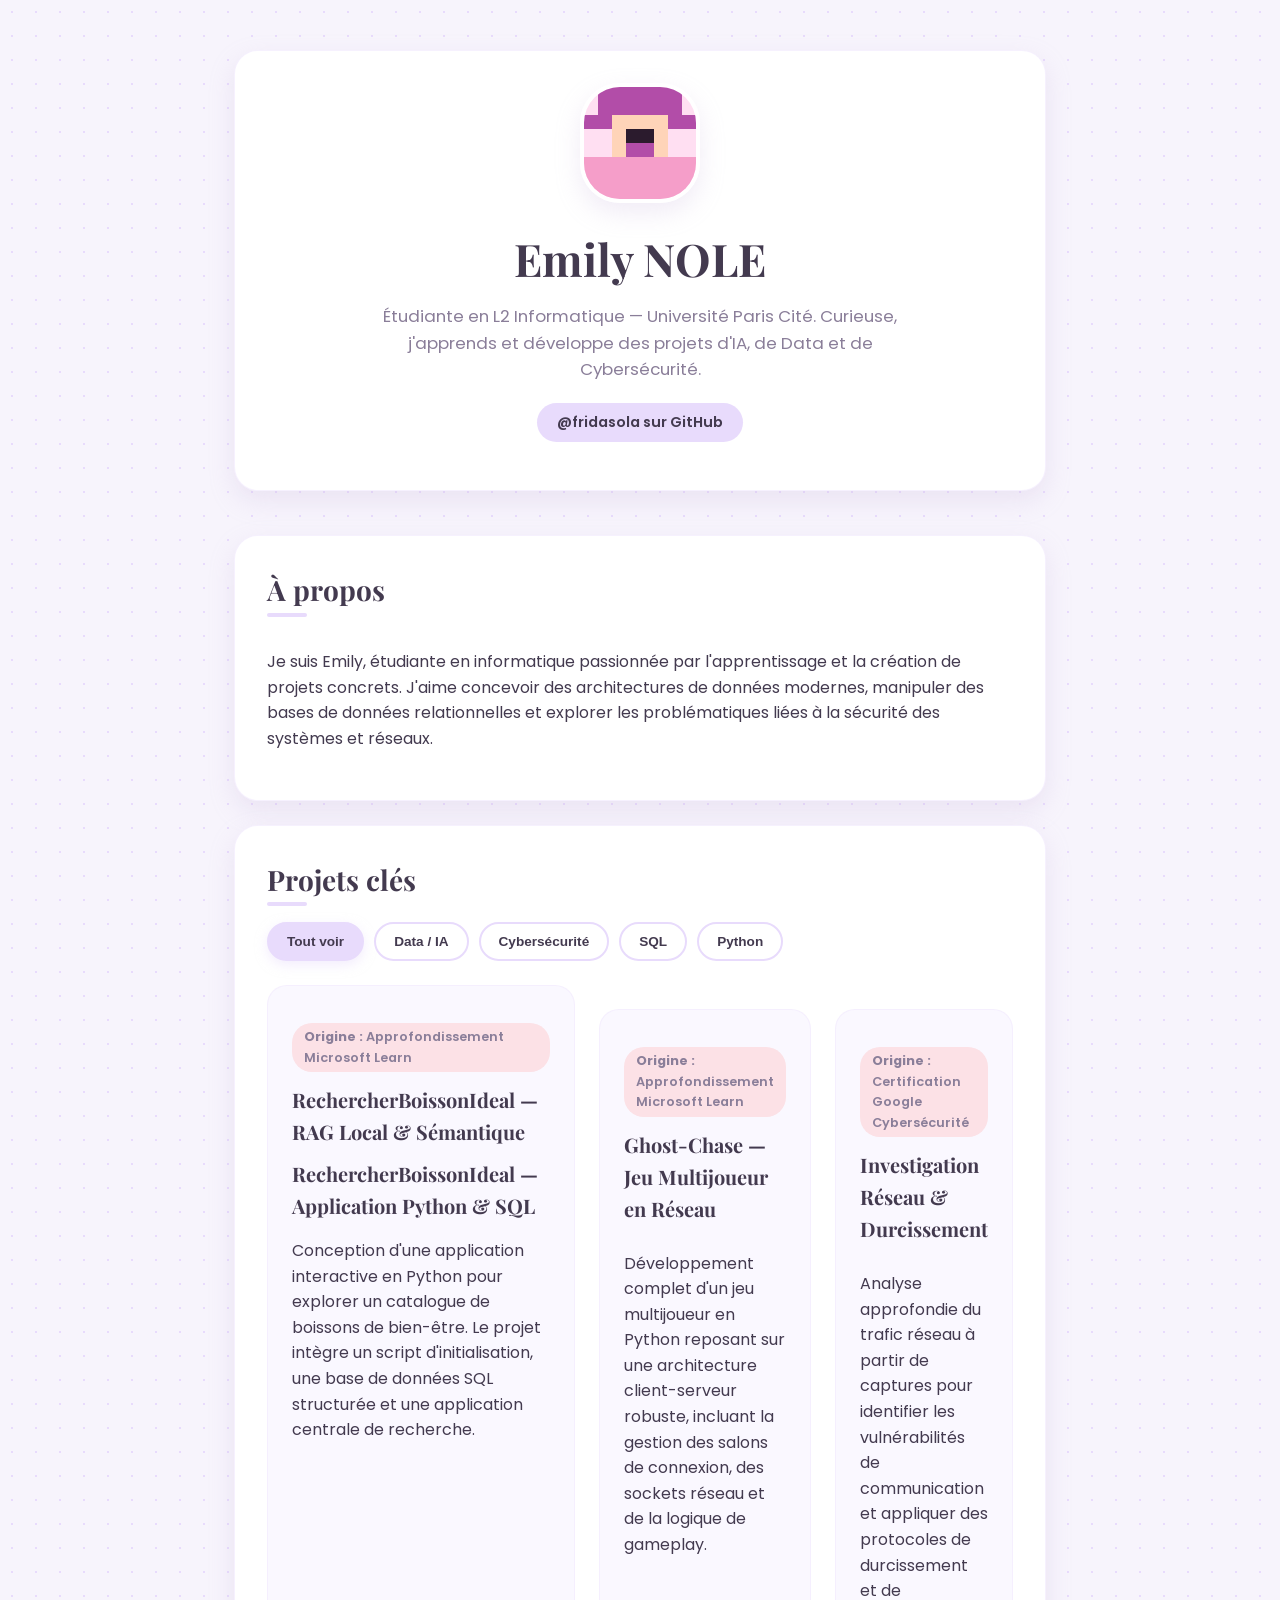
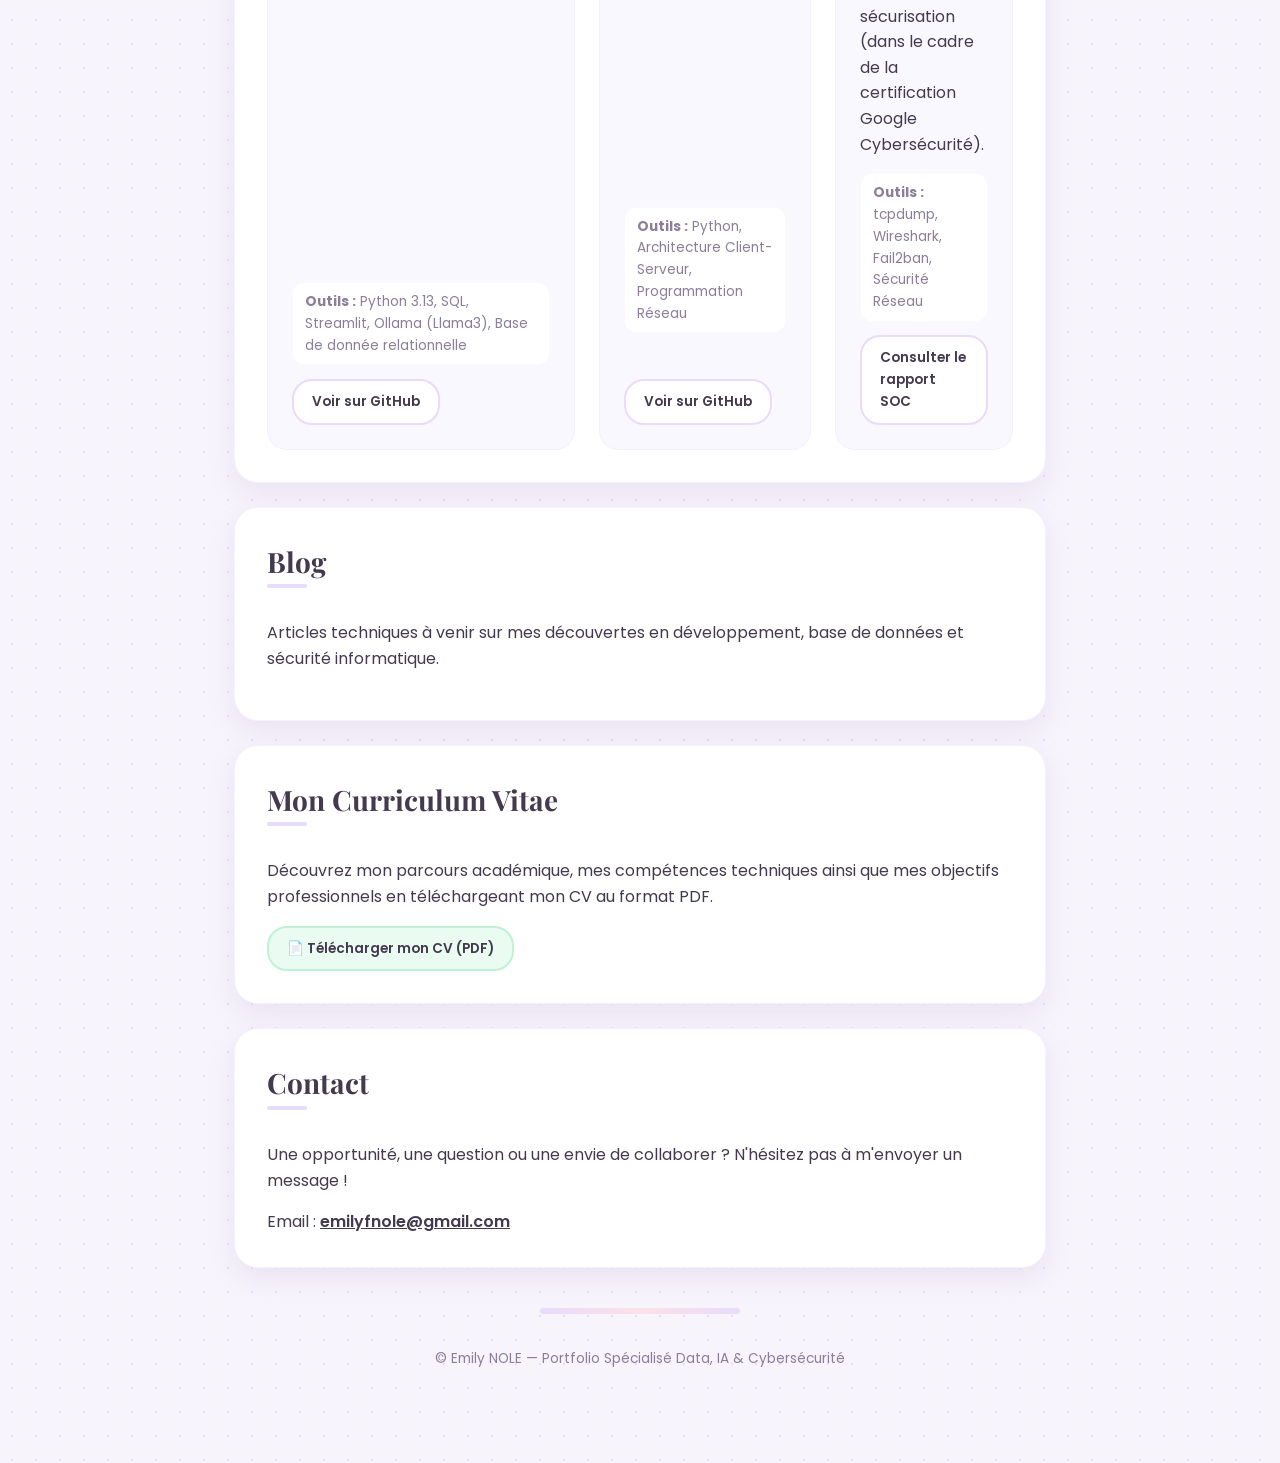
==== index.html @ 277a0164 "Update index.html" ====
<!doctype html>
<html lang="fr">
<head>
  <meta charset="utf-8">
  <meta name="viewport" content="width=device-width, initial-scale=1">
  <title>Portfolio — Emily NOLE</title>
  <link rel="preconnect" href="https://fonts.googleapis.com">
  <link rel="preconnect" href="https://fonts.gstatic.com" crossorigin>
  <link href="https://fonts.googleapis.com/css2?family=Playfair+Display:wght@600;700&family=Poppins:wght@300;400;600&display=swap" rel="stylesheet">
  <link rel="stylesheet" href="styles.css">
</head>
<body>

  <header class="hero">
    <div class="container">
      <div class="pixel-card">
        <img src="assets/profile.svg" alt="Photo de profil de Emily Nole" class="profile">
        <h1 class="pixel-title">Emily NOLE</h1>
        <p class="sub">Étudiante en L2 Informatique — Université Paris Cité. Curieuse, j'apprends et développe des projets d'IA, de Data et de Cybersécurité.</p>
        <p><a href="https://github.com/fridasola" target="_blank" class="github-link">@fridasola sur GitHub</a></p>
      </div>
    </div>
  </header>

  <main class="container">
    <section id="about" class="pixel-card">
      <h2>À propos</h2>
      <p>Je suis Emily, étudiante en informatique passionnée par l'apprentissage et la création de projets concrets. J'aime concevoir des architectures de données modernes, manipuler des bases de données relationnelles et explorer les problématiques liées à la sécurité des systèmes et réseaux.</p>
    </section>

    <section id="projects" class="pixel-card">
      <h2>Projets clés</h2>
      
      <div class="filter-container" style="margin-bottom: 24px; display: flex; gap: 10px; flex-wrap: wrap;">
        <button class="filter-btn active" onclick="filterProjects('all')">Tout voir</button>
        <button class="filter-btn" onclick="filterProjects('data-ai')">Data / IA</button>
        <button class="filter-btn" onclick="filterProjects('cyber')">Cybersécurité</button>
        <button class="filter-btn" onclick="filterProjects('sql')">SQL</button>
        <button class="filter-btn" onclick="filterProjects('python')">Python</button>
      </div>
      
      <div class="projects-grid">
        <article class="project" data-tags="data-ai sql python">
          <p class="project-origin"><strong>Origine :</strong> Approfondissement Microsoft Learn</p>
          <h3>RechercherBoissonIdeal — RAG Local & Sémantique</h3>
          <div class="project-card">
            <h3>RechercherBoissonIdeal — Application Python & SQL</h3>
            <p>
              Conception d'une application interactive en Python pour explorer un catalogue de boissons de bien-être. 
              Le projet intègre un script d'initialisation, une base de données SQL structurée et une application centrale de recherche.
            </p>
          </div>
          <p class="meta"><strong>Outils :</strong> Python 3.13, SQL, Streamlit, Ollama (Llama3), Base de donnée relationnelle</p>
          <div class="project-links">
            <a class="pixel-link" href="https://github.com/fridasola/RechercherBoissonIdeal" target="_blank">Voir sur GitHub</a>
          </div>
        </article>

        <div class="projects-grid">
        <article class="project" data-tags="python réseau">
          <p class="project-origin"><strong>Origine :</strong> Approfondissement Microsoft Learn</p>
          <h3>Ghost-Chase — Jeu Multijoueur en Réseau</h3>
          <div class="project-card">
            <p>
              Développement complet d'un jeu multijoueur en Python reposant sur une architecture client-serveur robuste, 
            incluant la gestion des salons de connexion, des sockets réseau et de la logique de gameplay.
            </p>
          </div>
          <p class="meta"><strong>Outils :</strong> Python, Architecture Client-Serveur, Programmation Réseau</p></p>
          <div class="project-links">
            <a class="pixel-link" href="https://github.com/fridasola/Ghost-Chase" target="_blank">Voir sur GitHub</a>
          </div>
        </article>

        <article class="project" data-tags="cybersécurité réseau">
          <p class="project-origin"><strong>Origine :</strong> Certification Google Cybersécurité</p>
          <h3>Investigation Réseau & Durcissement</h3>
          <p>
          Analyse approfondie du trafic réseau à partir de captures pour identifier les vulnérabilités de communication 
          et appliquer des protocoles de durcissement et de sécurisation (dans le cadre de la certification Google Cybersécurité).
          </p>
          <p class="meta"><strong>Outils :</strong> tcpdump, Wireshark, Fail2ban, Sécurité Réseau</p>
          <div class="project-links">
            <a class="pixel-link" href="projects/yummyrecipes.html">Consulter le rapport SOC</a>
          </div>
        </article>
      </div>
    </section>

    <section id="blog" class="pixel-card">
      <h2>Blog</h2>
      <p>Articles techniques à venir sur mes découvertes en développement, base de données et sécurité informatique.</p>
    </section>

    <section id="cv" class="pixel-card">
      <h2>Mon Curriculum Vitae</h2>
      <p>Découvrez mon parcours académique, mes compétences techniques ainsi que mes objectifs professionnels en téléchargeant mon CV au format PDF.</p>
      <p style="margin-bottom: 0;">
        <a href="cv.pdf" target="_blank" class="cv-btn">📄 Télécharger mon CV (PDF)</a>
      </p>
    </section>

    <section id="contact" class="pixel-card">
      <h2>Contact</h2>
      <p>Une opportunité, une question ou une envie de collaborer ? N'hésitez pas à m'envoyer un message !</p>
      <p style="margin-bottom: 0;">Email : <a href="mailto:emilyfnole@gmail.com" style="color: var(--text-title); font-weight: 600;">emilyfnole@gmail.com</a></p>
    </section>
  </main>

  <div class="footer-accent"></div>
  <footer>
    <div class="container">
      <p>© Emily NOLE — Portfolio Spécialisé Data, IA &amp; Cybersécurité</p>
    </div>
  </footer>

  <script>
    function filterProjects(tag) {
      // Gérer l'état actif des boutons
      const buttons = document.querySelectorAll('.filter-btn');
      buttons.forEach(btn => btn.classList.remove('active'));
      
      // Ajoute la classe active au bouton cliqué
      if (event && event.target) {
        event.target.classList.add('active');
      }

      // Filtrer les cartes de projets
      const projects = document.querySelectorAll('.project');
      projects.forEach(project => {
        const tags = project.getAttribute('data-tags').split(' ');
        if (tag === 'all' || tags.includes(tag)) {
          project.style.display = 'flex';
        } else {
          project.style.display = 'none';
        }
      });
    }
  </script>
</body>
</html>
---- styles.css ----
:root {
  --bg: #F7F4FC; /* Fond lilas/mauve très clair et apaisant */
  --window-bg: #FFFFFF; /* Fond des cartes blanc pur */
  --accent-purple: #E8DBFC; /* Mauve doux kawaii */
  --accent-pink: #FCE1E6; /* Rose pêche très discret */
  --text-main: #433A4F; /* Violet très foncé (plus doux que le noir) */
  --muted: #8A7E99;
  --card-radius: 24px; /* Des arrondis ultra généreux et doux */
  --soft-shadow: 0 10px 25px rgba(200, 180, 220, 0.25); /* Ombre nuage douce */
  --transition: all 0.3s cubic-bezier(0.175, 0.885, 0.32, 1.275); /* Animation rebondissante */
}

* {
  box-sizing: border-box;
}

body {
  font-family: 'Poppins', system-ui, -apple-system, sans-serif;
  background-color: var(--bg);
  /* Un motif de petits pois ultra discret style pastel core */
  background-image: radial-gradient(var(--accent-purple) 1.5px, transparent 1.5px);
  background-size: 24px 24px;
  color: var(--text-main);
  margin: 0;
  padding-bottom: 60px;
  line-height: 1.6;
}

.container {
  max-width: 860px;
  margin: 0 auto;
  padding: 0 24px;
}

/* Header & Profil */
.hero {
  padding: 50px 0 20px 0;
  text-align: center;
}

.profile {
  width: 120px;
  height: 120px;
  border-radius: 40px; /* Coins très arrondis façon icône d'application */
  display: block;
  margin: 0 auto 20px;
  border: 4px solid #FFFFFF;
  box-shadow: var(--soft-shadow);
}

.pixel-title {
  font-family: 'Playfair Display', serif;
  font-weight: 700;
  font-size: 2.8rem;
  color: var(--text-main);
  margin: 0 0 8px;
}

.sub {
  color: var(--muted);
  max-width: 550px;
  margin: 0 auto 20px;
  font-size: 1.05rem;
}

.github-link {
  display: inline-flex;
  align-items: center;
  color: var(--text-main);
  font-weight: 600;
  text-decoration: none;
  background: var(--accent-purple);
  padding: 8px 20px;
  border-radius: 30px; /* Bouton pilule tout rond */
  font-size: 0.9rem;
  transition: var(--transition);
}

.github-link:hover {
  transform: scale(1.05);
  box-shadow: 0 5px 15px rgba(232, 219, 252, 0.6);
}

/* Les Cartes Nuages (Anciennes pixel-cards) */
.pixel-card {
  background: var(--window-bg);
  border-radius: var(--card-radius);
  padding: 32px;
  margin-bottom: 24px;
  box-shadow: var(--soft-shadow);
  border: 1px solid rgba(232, 219, 252, 0.4);
  transition: var(--transition);
}

.pixel-card:hover {
  transform: translateY(-4px);
  box-shadow: 0 15px 35px rgba(200, 180, 220, 0.35);
}

/* Titres des sections */
h2 {
  font-family: 'Playfair Display', serif;
  color: var(--text-main);
  margin-top: 0;
  margin-bottom: 20px;
  font-size: 1.75rem;
  display: inline-block;
  position: relative;
}

/* Petite vague ou ligne douce sous le titre */
h2::after {
  content: '';
  position: absolute;
  bottom: -4px;
  left: 0;
  width: 40px;
  height: 4px;
  background: var(--accent-purple);
  border-radius: 2px;
}

/* Grille de projets */
.projects-grid {
  display: grid;
  grid-template-columns: 1fr;
  gap: 24px;
  margin-top: 24px;
}

@media (min-width: 768px) {
  .projects-grid { grid-template-columns: 1fr 1fr; }
}

.project {
  background: #FAF8FF; /* Fond mauve/blanc très doux pour l'intérieur */
  border-radius: 20px;
  padding: 24px;
  display: flex;
  flex-direction: column;
  border: 1px solid rgba(232, 219, 252, 0.3);
}

.project h3 {
  margin: 0 0 10px;
  font-family: 'Playfair Display', serif;
  color: var(--text-main);
  font-size: 1.25rem;
}

.project-origin {
  font-size: 0.8rem;
  font-weight: 600;
  color: var(--muted);
  background: var(--accent-pink); /* Une petite touche de pêche douce */
  padding: 4px 12px;
  border-radius: 20px;
  align-self: flex-start;
  margin-bottom: 12px !important;
}

.meta {
  font-size: 0.85rem;
  color: var(--muted);
  background: #FFFFFF;
  padding: 8px 12px;
  border-radius: 12px;
  margin-top: auto;
  border: 1px solid rgba(232, 219, 252, 0.2);
}

/* Liens, Boutons et Filtres de recherche */
.pixel-link, .cv-btn, .filter-btn {
  display: inline-block;
  padding: 10px 18px;
  background: #FFFFFF;
  color: var(--text-main);
  border: 2px solid var(--accent-purple);
  border-radius: 20px;
  text-decoration: none;
  font-weight: 600;
  font-size: 0.85rem;
  cursor: pointer;
  transition: var(--transition);
}

.pixel-link:hover, .cv-btn:hover, .filter-btn:hover {
  background: var(--accent-purple);
  transform: translateY(-2px);
}

.filter-container {
  display: flex;
  gap: 8px;
  flex-wrap: wrap;
  margin-bottom: 24px;
}

.filter-btn.active {
  background: var(--accent-purple);
  border-color: var(--accent-purple);
  box-shadow: 0 4px 12px rgba(232, 219, 252, 0.5);
}

/* Bouton Spécifique CV (Menthe douce) */
.cv-btn {
  background: #EAFCF1;
  border-color: #BFF2D4;
}
.cv-btn:hover {
  background: #BFF2D4;
}

/* Footer mignon */
.footer-accent {
  height: 6px;
  background: linear-gradient(90deg, var(--accent-purple), var(--accent-pink), var(--accent-purple));
  border-radius: 10px;
  max-width: 200px;
  margin: 40px auto 0 auto;
}

footer {
  text-align: center;
  padding: 20px;
  color: var(--muted);
  font-size: 0.85rem;
}
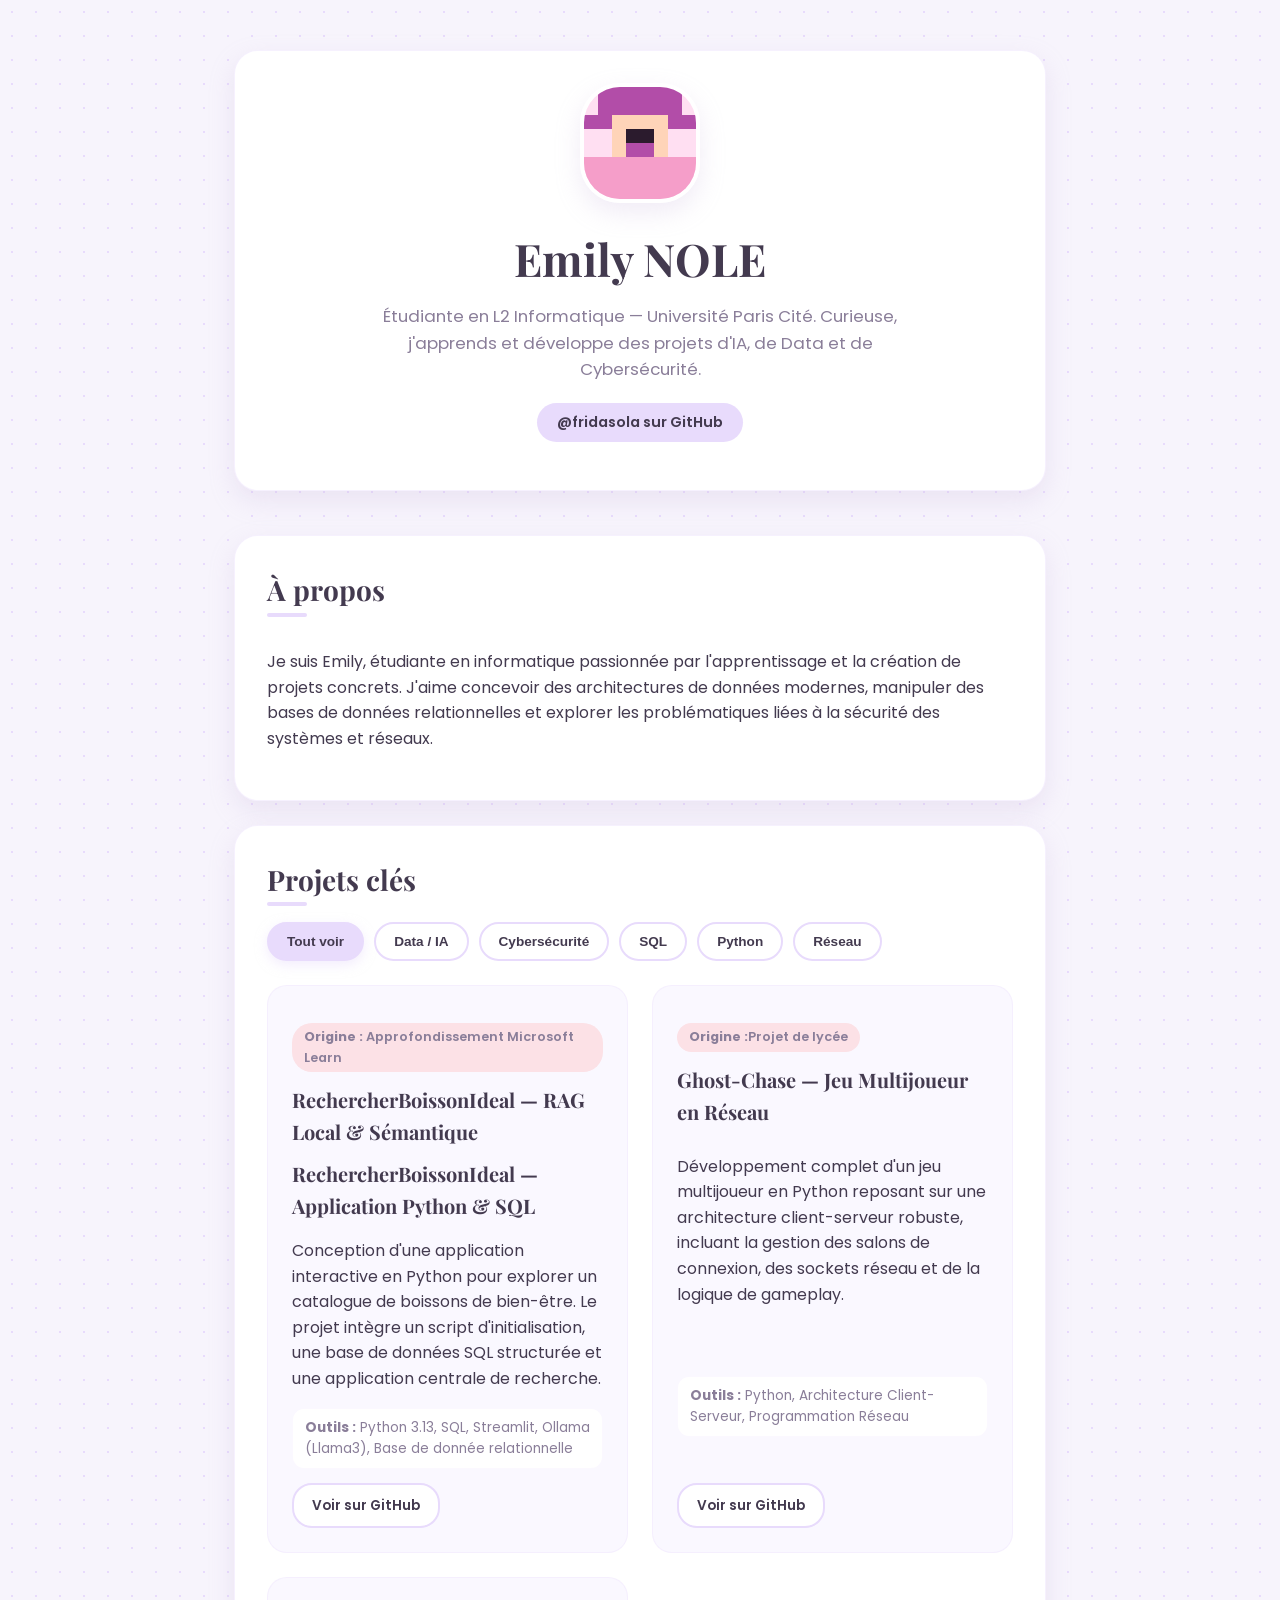
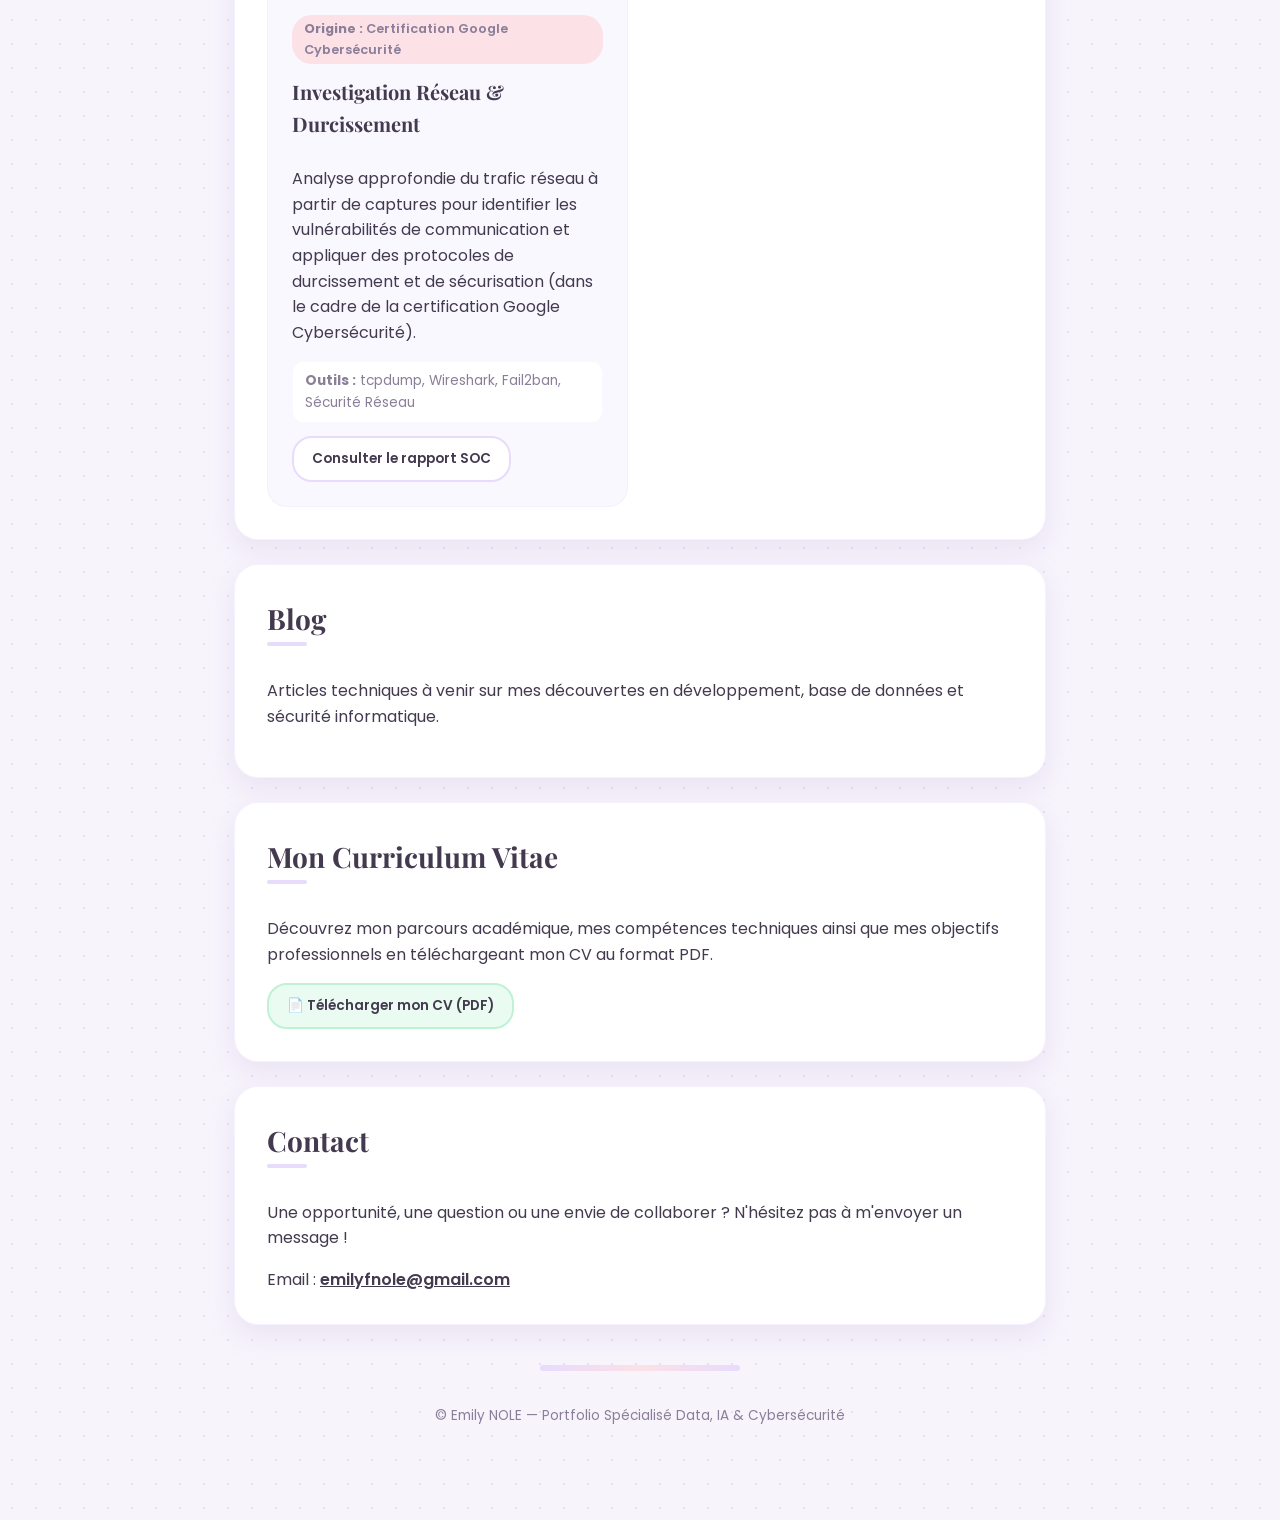
==== commit b89699cd: "Update index.html" ====
--- a/index.html
+++ b/index.html
@@ -34,9 +34,10 @@
       <div class="filter-container" style="margin-bottom: 24px; display: flex; gap: 10px; flex-wrap: wrap;">
         <button class="filter-btn active" onclick="filterProjects('all')">Tout voir</button>
         <button class="filter-btn" onclick="filterProjects('data-ai')">Data / IA</button>
-        <button class="filter-btn" onclick="filterProjects('cyber')">Cybersécurité</button>
+        <button class="filter-btn" onclick="filterProjects('cybersecurité')">Cybersécurité</button>
         <button class="filter-btn" onclick="filterProjects('sql')">SQL</button>
         <button class="filter-btn" onclick="filterProjects('python')">Python</button>
+        <button class="filter-btn" onclick="filterProjects('réseau')">Réseau</button>
       </div>
       
       <div class="projects-grid">
@@ -55,15 +56,14 @@
             <a class="pixel-link" href="https://github.com/fridasola/RechercherBoissonIdeal" target="_blank">Voir sur GitHub</a>
           </div>
         </article>
-
-        <div class="projects-grid">
+        
         <article class="project" data-tags="python réseau">
-          <p class="project-origin"><strong>Origine :</strong> Approfondissement Microsoft Learn</p>
+          <p class="project-origin"><strong>Origine :</strong>Projet de lycée</p>
           <h3>Ghost-Chase — Jeu Multijoueur en Réseau</h3>
           <div class="project-card">
             <p>
               Développement complet d'un jeu multijoueur en Python reposant sur une architecture client-serveur robuste, 
-            incluant la gestion des salons de connexion, des sockets réseau et de la logique de gameplay.
+              incluant la gestion des salons de connexion, des sockets réseau et de la logique de gameplay.
             </p>
           </div>
           <p class="meta"><strong>Outils :</strong> Python, Architecture Client-Serveur, Programmation Réseau</p></p>
@@ -71,7 +71,6 @@
             <a class="pixel-link" href="https://github.com/fridasola/Ghost-Chase" target="_blank">Voir sur GitHub</a>
           </div>
         </article>
-
         <article class="project" data-tags="cybersécurité réseau">
           <p class="project-origin"><strong>Origine :</strong> Certification Google Cybersécurité</p>
           <h3>Investigation Réseau & Durcissement</h3>
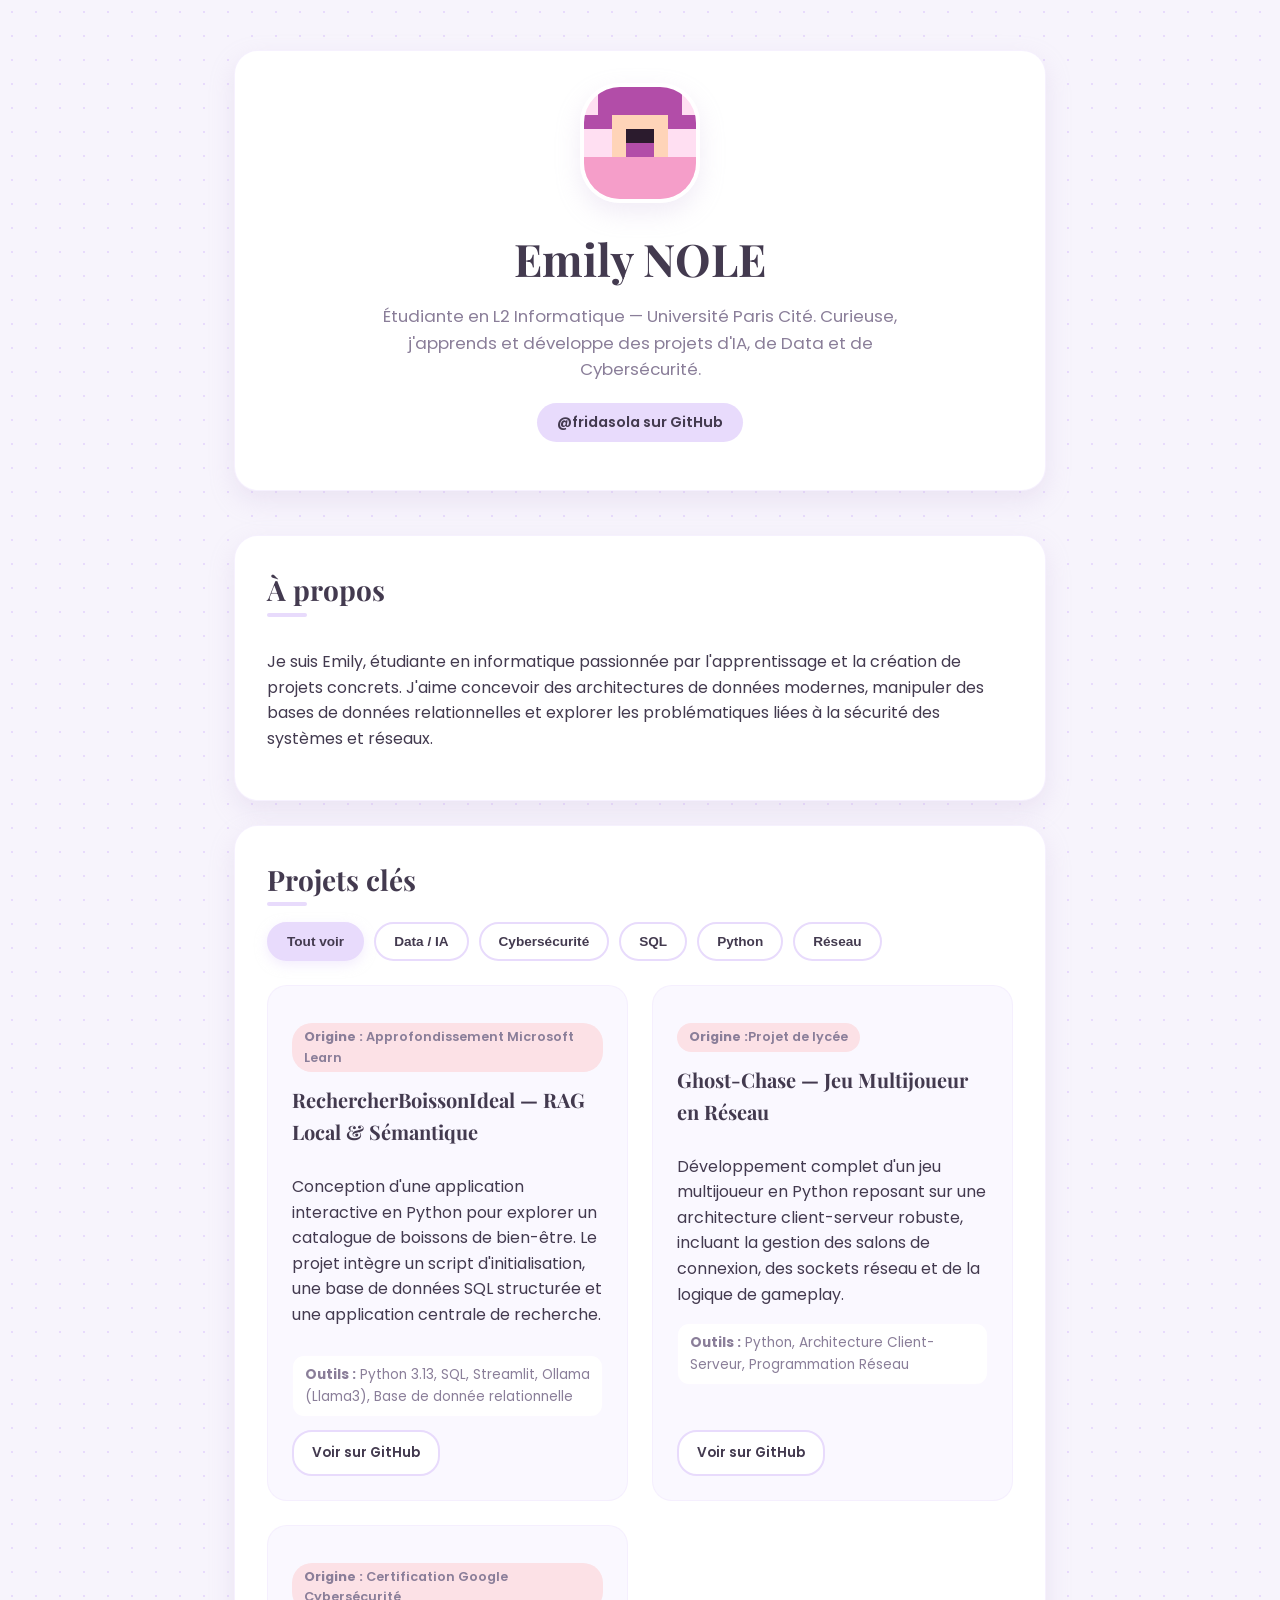
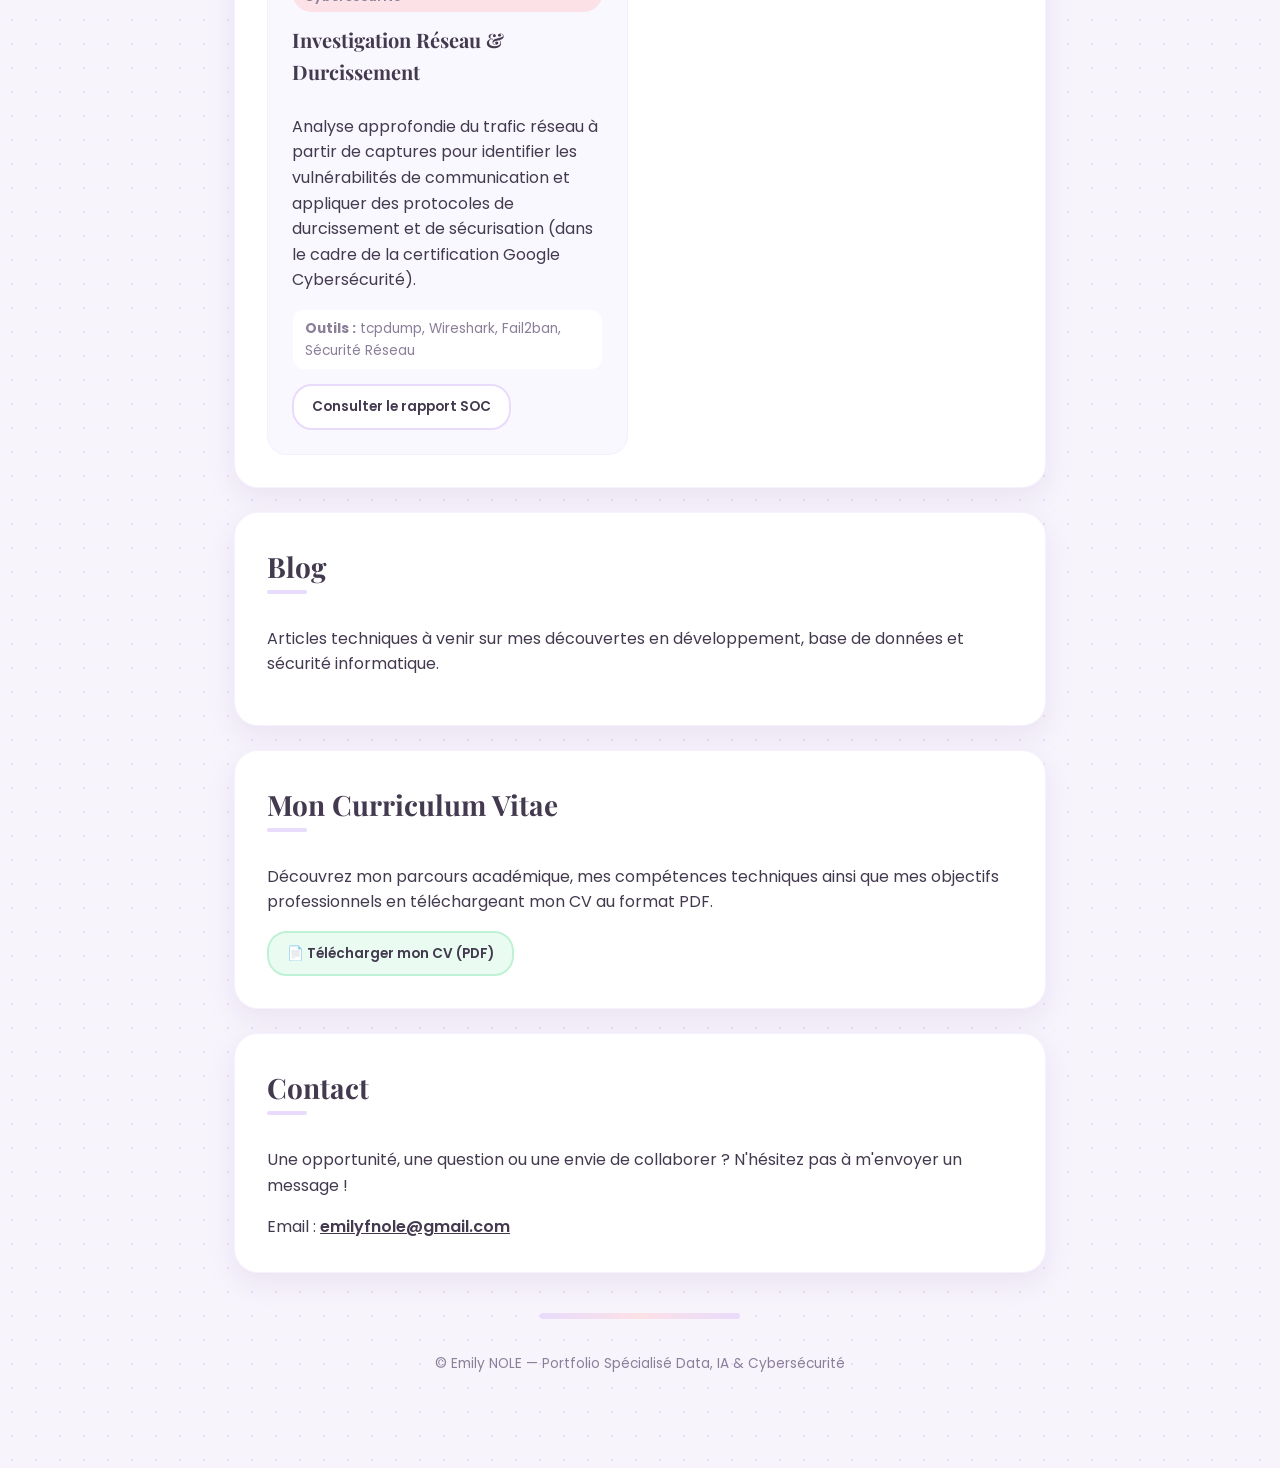
==== commit 990eb0cc: "Update index.html" ====
--- a/index.html
+++ b/index.html
@@ -45,7 +45,6 @@
           <p class="project-origin"><strong>Origine :</strong> Approfondissement Microsoft Learn</p>
           <h3>RechercherBoissonIdeal — RAG Local & Sémantique</h3>
           <div class="project-card">
-            <h3>RechercherBoissonIdeal — Application Python & SQL</h3>
             <p>
               Conception d'une application interactive en Python pour explorer un catalogue de boissons de bien-être. 
               Le projet intègre un script d'initialisation, une base de données SQL structurée et une application centrale de recherche.
@@ -56,7 +55,7 @@
             <a class="pixel-link" href="https://github.com/fridasola/RechercherBoissonIdeal" target="_blank">Voir sur GitHub</a>
           </div>
         </article>
-        
+
         <article class="project" data-tags="python réseau">
           <p class="project-origin"><strong>Origine :</strong>Projet de lycée</p>
           <h3>Ghost-Chase — Jeu Multijoueur en Réseau</h3>
@@ -74,10 +73,12 @@
         <article class="project" data-tags="cybersécurité réseau">
           <p class="project-origin"><strong>Origine :</strong> Certification Google Cybersécurité</p>
           <h3>Investigation Réseau & Durcissement</h3>
-          <p>
-          Analyse approfondie du trafic réseau à partir de captures pour identifier les vulnérabilités de communication 
-          et appliquer des protocoles de durcissement et de sécurisation (dans le cadre de la certification Google Cybersécurité).
-          </p>
+          <div class="project-card">
+            <p>
+            Analyse approfondie du trafic réseau à partir de captures pour identifier les vulnérabilités de communication 
+            et appliquer des protocoles de durcissement et de sécurisation (dans le cadre de la certification Google Cybersécurité).
+            </p>
+          </div>
           <p class="meta"><strong>Outils :</strong> tcpdump, Wireshark, Fail2ban, Sécurité Réseau</p>
           <div class="project-links">
             <a class="pixel-link" href="projects/yummyrecipes.html">Consulter le rapport SOC</a>
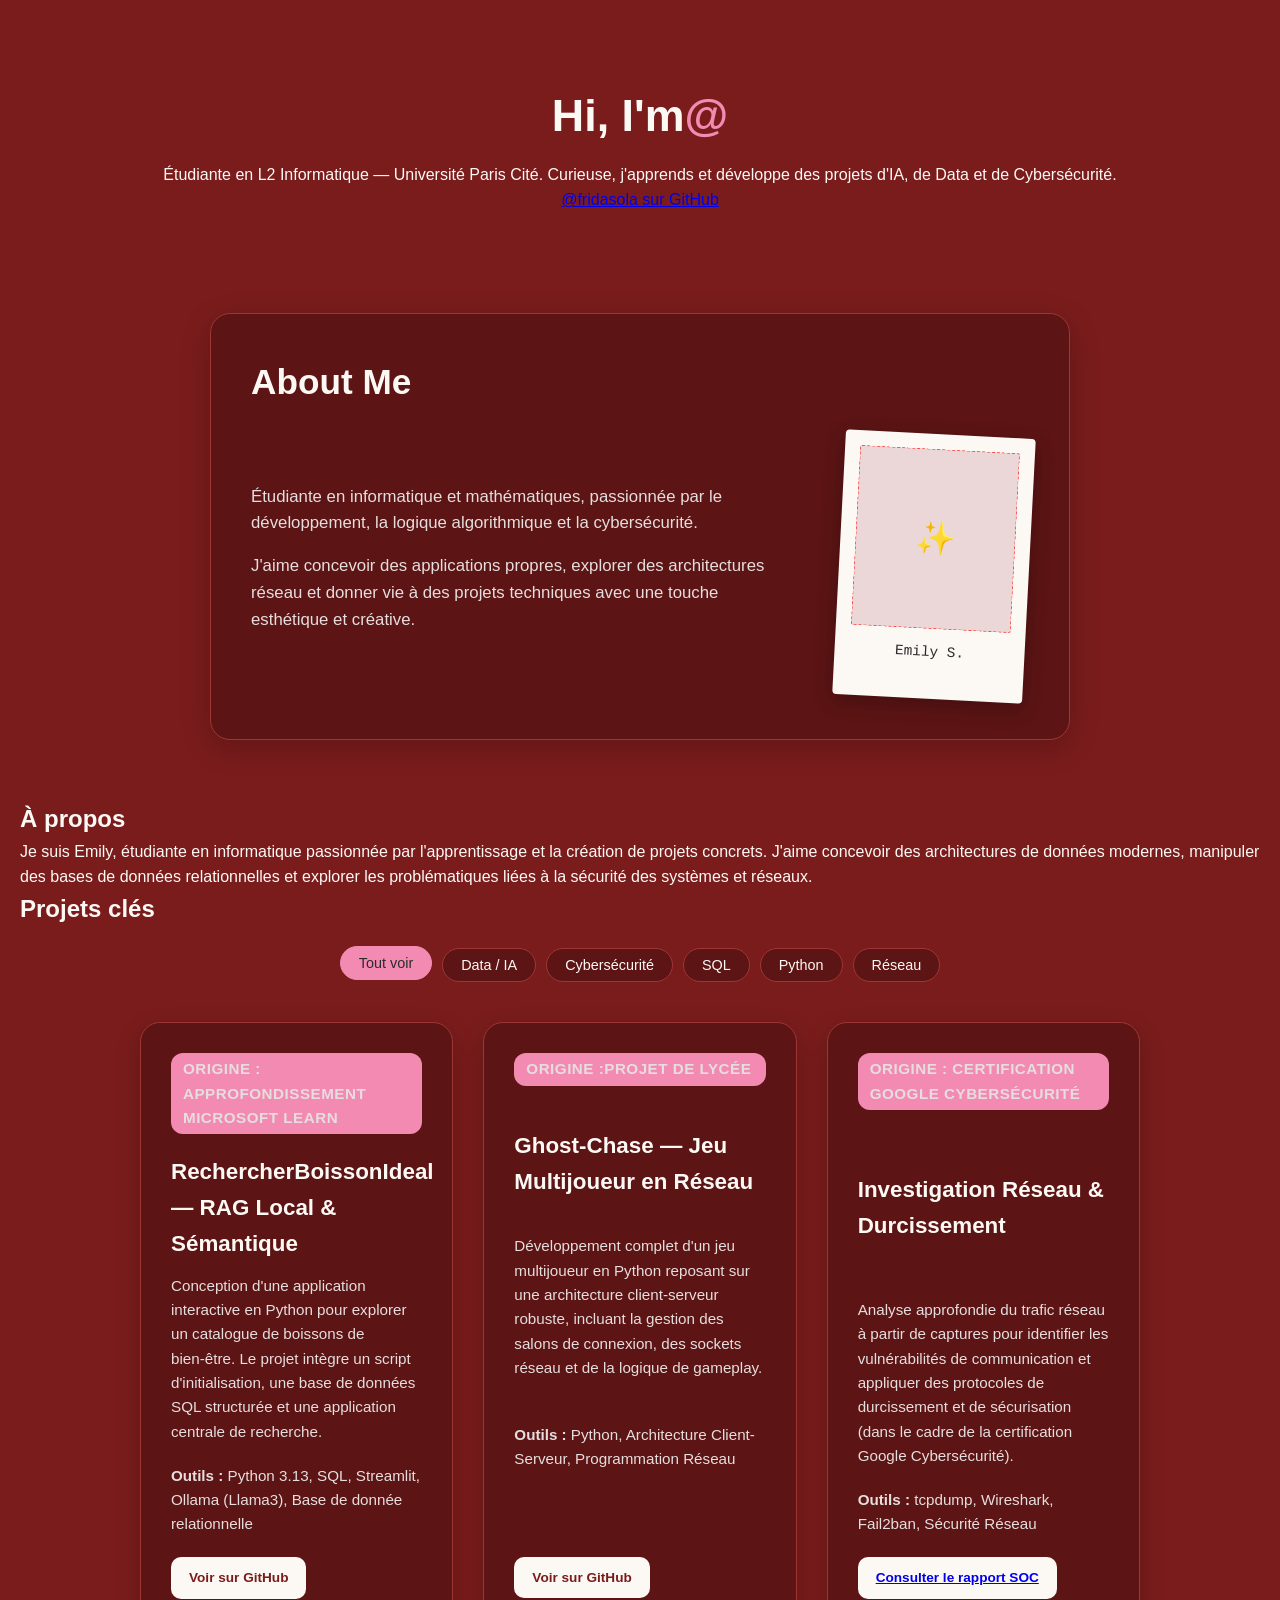
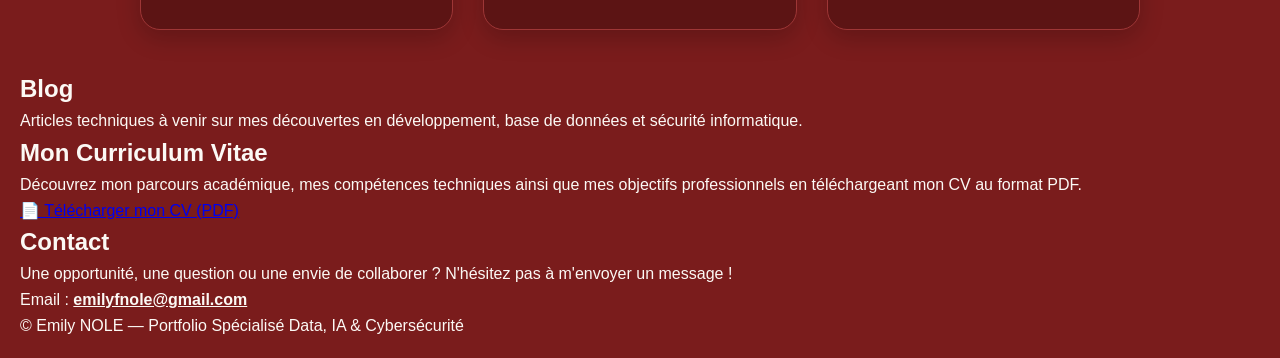
==== commit f547919c: "Changement de style" ====
--- a/index.html
+++ b/index.html
@@ -14,13 +14,39 @@
   <header class="hero">
     <div class="container">
       <div class="pixel-card">
-        <img src="assets/profile.svg" alt="Photo de profil de Emily Nole" class="profile">
-        <h1 class="pixel-title">Emily NOLE</h1>
+        <h1 class="scramble-text">Hi, I'm Emily.</h1>
         <p class="sub">Étudiante en L2 Informatique — Université Paris Cité. Curieuse, j'apprends et développe des projets d'IA, de Data et de Cybersécurité.</p>
         <p><a href="https://github.com/fridasola" target="_blank" class="github-link">@fridasola sur GitHub</a></p>
       </div>
     </div>
   </header>
+  <section id="about" class="about-section">
+    <div class="about-container">
+      <!-- Titre principal style manuscrit / élégant -->
+      <h2 class="about-title">About Me</h2>
+       
+      <div class="about-content">
+        <!-- Texte de présentation -->
+        <div class="about-text">
+          <p>
+            Étudiante en informatique et mathématiques, passionnée par le développement, la logique algorithmique et la cybersécurité. 
+          </p>
+          <p>
+            J'aime concevoir des applications propres, explorer des architectures réseau et donner vie à des projets techniques avec une touche esthétique et créative.
+          </p>
+        </div>
+
+        <!-- Espace visuel / Polaroid ou cadre photo -->
+        <div class="about-visual">
+          <div class="polaroid-frame">
+            <!-- Vous pourrez y glisser votre image ou un visuel sympa -->
+            <div class="polaroid-placeholder">✨</div>
+            <span class="polaroid-caption">Emily S.</span>
+          </div>
+        </div>
+      </div>
+    </div>
+  </section>
 
   <main class="container">
     <section id="about" class="pixel-card">
@@ -52,7 +78,7 @@
           </div>
           <p class="meta"><strong>Outils :</strong> Python 3.13, SQL, Streamlit, Ollama (Llama3), Base de donnée relationnelle</p>
           <div class="project-links">
-            <a class="pixel-link" href="https://github.com/fridasola/RechercherBoissonIdeal" target="_blank">Voir sur GitHub</a>
+            <a class="project-btn" href="https://github.com/fridasola/RechercherBoissonIdeal" target="_blank">Voir sur GitHub</a>
           </div>
         </article>
 
@@ -67,20 +93,19 @@
           </div>
           <p class="meta"><strong>Outils :</strong> Python, Architecture Client-Serveur, Programmation Réseau</p></p>
           <div class="project-links">
-            <a class="pixel-link" href="https://github.com/fridasola/Ghost-Chase" target="_blank">Voir sur GitHub</a>
+            <a class="project-btn" href="https://github.com/fridasola/Ghost-Chase" target="_blank">Voir sur GitHub</a>
           </div>
         </article>
-        <article class="project" data-tags="cybersécurité réseau">
+        <article class="project" data-tags="cybersecurité réseau">
           <p class="project-origin"><strong>Origine :</strong> Certification Google Cybersécurité</p>
           <h3>Investigation Réseau & Durcissement</h3>
           <div class="project-card">
-            <p>
+          <p>
             Analyse approfondie du trafic réseau à partir de captures pour identifier les vulnérabilités de communication 
             et appliquer des protocoles de durcissement et de sécurisation (dans le cadre de la certification Google Cybersécurité).
-            </p>
-          </div>
+          </p>
           <p class="meta"><strong>Outils :</strong> tcpdump, Wireshark, Fail2ban, Sécurité Réseau</p>
-          <div class="project-links">
+          <div class="project-btn">
             <a class="pixel-link" href="projects/yummyrecipes.html">Consulter le rapport SOC</a>
           </div>
         </article>
@@ -136,6 +161,64 @@
         }
       });
     }
+    class CuteTypewriter {
+      constructor(el, phrases) {
+        this.el = el;
+        this.phrases = phrases;
+        this.chars = '-_@^*/+.!,?♥'; // Caractères doux
+        this.currentPhraseIndex = 0;
+        this.init();
+      }
+
+      init() {
+        this.animateText();
+      }
+
+      async animateText() {
+        while (true) {
+          const targetText = this.phrases[this.currentPhraseIndex];
+          let displayedText = "";
+
+          // Écriture lettre par lettre de façon bien plus lente et douce
+          for (let i = 0; i < targetText.length; i++) {
+            // Petit effet de clignotement mignon sur la lettre en cours
+            for (let j = 0; j < 2; j++) {
+              const randomChar = this.chars[Math.floor(Math.random() * this.chars.length)];
+              this.el.innerHTML = displayedText + `<span style="color: var(--accent-pink);">${randomChar}</span>`;
+              await new Promise(r => setTimeout(r, 60)); // Plus lent
+            }
+            // On pose la vraie lettre
+            displayedText += targetText[i];
+            this.el.innerText = displayedText;
+            await new Promise(r => setTimeout(r, 150)); // Vitesse de frappe posée et naturelle
+          }
+
+          // Pause longue pour admirer la phrase affichée
+          await new Promise(r => setTimeout(r, 4000));
+          // Effacement doux vers la gauche
+          for (let i = targetText.length; i > 0; i--) {
+            displayedText = targetText.substring(0, i - 1);
+            this.el.innerText = displayedText;
+            await new Promise(r => setTimeout(r, 80));
+          }
+          // Petite pause avant la phrase suivante
+          this.currentPhraseIndex = (this.currentPhraseIndex + 1) % this.phrases.length;
+          await new Promise(r => setTimeout(r, 800));
+        }
+      }
+    }
+    // Les phrases d'introduction
+    const phrases = [
+      "Hi, I'm Emily",
+      "Étudiante en Informatique.",
+      "Bienvenue dans mon univers"
+    ];
+
+    // Lancement sur l'élément
+    const el = document.querySelector('.scramble-text');
+    if (el) {
+      new CuteTypewriter(el, phrases);
+    }
   </script>
 </body>
 </html>
--- a/styles.css
+++ b/styles.css
@@ -1,228 +1,236 @@
+/* --- CONFIGURATION GLOBALE & THÈME FOND ROUGE --- */
 :root {
-  --bg: #F7F4FC; /* Fond lilas/mauve très clair et apaisant */
-  --window-bg: #FFFFFF; /* Fond des cartes blanc pur */
-  --accent-purple: #E8DBFC; /* Mauve doux kawaii */
-  --accent-pink: #FCE1E6; /* Rose pêche très discret */
-  --text-main: #433A4F; /* Violet très foncé (plus doux que le noir) */
-  --muted: #8A7E99;
-  --card-radius: 24px; /* Des arrondis ultra généreux et doux */
-  --soft-shadow: 0 10px 25px rgba(200, 180, 220, 0.25); /* Ombre nuage douce */
-  --transition: all 0.3s cubic-bezier(0.175, 0.885, 0.32, 1.275); /* Animation rebondissante */
+    --bg-color: #7a1c1c;          /* Rouge profond et texturé pour le fond */
+    --card-bg: #5c1414;           /* Rouge un peu plus sombre pour les cartes / blocs */
+    --text-color: #fcf9f5;        /* Texte blanc cassé / lumineux pour contraster */
+    --accent-pink: #f28ab2;       /* Rose poudré pour les tags et petits détails doux */
+    --accent-red: #ff4d4d;        /* Rouge vif pour les accents et survols */
+    --border-color: #9e3636;      /* Bordures douces ton sur ton */
 }
 
 * {
-  box-sizing: border-box;
+    box-sizing: border-box;
+    margin: 0;
+    padding: 0;
 }
 
 body {
-  font-family: 'Poppins', system-ui, -apple-system, sans-serif;
-  background-color: var(--bg);
-  /* Un motif de petits pois ultra discret style pastel core */
-  background-image: radial-gradient(var(--accent-purple) 1.5px, transparent 1.5px);
-  background-size: 24px 24px;
-  color: var(--text-main);
-  margin: 0;
-  padding-bottom: 60px;
-  line-height: 1.6;
-}
-
-.container {
-  max-width: 860px;
-  margin: 0 auto;
-  padding: 0 24px;
-}
-
-/* Header & Profil */
-.hero {
-  padding: 50px 0 20px 0;
-  text-align: center;
-}
-
-.profile {
-  width: 120px;
-  height: 120px;
-  border-radius: 40px; /* Coins très arrondis façon icône d'application */
-  display: block;
-  margin: 0 auto 20px;
-  border: 4px solid #FFFFFF;
-  box-shadow: var(--soft-shadow);
-}
-
-.pixel-title {
-  font-family: 'Playfair Display', serif;
-  font-weight: 700;
-  font-size: 2.8rem;
-  color: var(--text-main);
-  margin: 0 0 8px;
-}
-
-.sub {
-  color: var(--muted);
-  max-width: 550px;
-  margin: 0 auto 20px;
-  font-size: 1.05rem;
-}
-
-.github-link {
-  display: inline-flex;
-  align-items: center;
-  color: var(--text-main);
-  font-weight: 600;
-  text-decoration: none;
-  background: var(--accent-purple);
-  padding: 8px 20px;
-  border-radius: 30px; /* Bouton pilule tout rond */
-  font-size: 0.9rem;
-  transition: var(--transition);
-}
-
-.github-link:hover {
-  transform: scale(1.05);
-  box-shadow: 0 5px 15px rgba(232, 219, 252, 0.6);
-}
-
-/* Les Cartes Nuages (Anciennes pixel-cards) */
-.pixel-card {
-  background: var(--window-bg);
-  border-radius: var(--card-radius);
-  padding: 32px;
-  margin-bottom: 24px;
-  box-shadow: var(--soft-shadow);
-  border: 1px solid rgba(232, 219, 252, 0.4);
-  transition: var(--transition);
-}
-
-.pixel-card:hover {
-  transform: translateY(-4px);
-  box-shadow: 0 15px 35px rgba(200, 180, 220, 0.35);
-}
-
-/* Titres des sections */
-h2 {
-  font-family: 'Playfair Display', serif;
-  color: var(--text-main);
-  margin-top: 0;
-  margin-bottom: 20px;
-  font-size: 1.75rem;
-  display: inline-block;
-  position: relative;
-}
-
-/* Petite vague ou ligne douce sous le titre */
-h2::after {
-  content: '';
-  position: absolute;
-  bottom: -4px;
-  left: 0;
-  width: 40px;
-  height: 4px;
-  background: var(--accent-purple);
-  border-radius: 2px;
-}
-
-/* Grille de projets */
+    background-color: var(--bg-color);
+    color: var(--text-color);
+    font-family: -apple-system, BlinkMacSystemFont, "Segoe UI", Roboto, Helvetica, Arial, sans-serif;
+    line-height: 1.6;
+    padding: 20px;
+}
+
+/* --- EN-TÊTE & TITRE PRINCIPAL --- */
+header {
+    text-align: center;
+    padding: 60px 20px 40px 20px;
+}
+
+header h1 {
+    font-size: 2.8rem;
+    color: var(--text-color);
+    font-weight: 700;
+    margin-bottom: 10px;
+}
+
+/* --- GRILLE DE PROJETS --- */
 .projects-grid {
-  display: grid;
-  grid-template-columns: 1fr;
-  gap: 24px;
-  margin-top: 24px;
-}
-
-@media (min-width: 768px) {
-  .projects-grid { grid-template-columns: 1fr 1fr; }
-}
-
+    display: grid;
+    grid-template-columns: repeat(auto-fit, minmax(280px, 1fr));
+    gap: 30px;
+    max-width: 1000px;
+    margin: 40px auto;
+}
+
+/* --- CARTES DE PROJETS --- */
 .project {
-  background: #FAF8FF; /* Fond mauve/blanc très doux pour l'intérieur */
-  border-radius: 20px;
-  padding: 24px;
-  display: flex;
-  flex-direction: column;
-  border: 1px solid rgba(232, 219, 252, 0.3);
+    background-color: var(--card-bg);
+    border: 1px solid var(--border-color);
+    border-radius: 20px;
+    padding: 30px;
+    box-shadow: 0 8px 25px rgba(0, 0, 0, 0.2);
+    transition: transform 0.25s ease, border-color 0.25s ease, box-shadow 0.25s ease;
+    display: flex;
+    flex-direction: column;
+    justify-content: space-between;
+}
+
+.project:hover {
+    border-color: var(--accent-pink);
+    transform: translateY(-4px);
+    box-shadow: 0 12px 30px rgba(0, 0, 0, 0.3);
+}
+
+.project-origin {
+    display: inline-block;
+    background-color: var(--accent-pink);
+    color: #2b2b2b;
+    padding: 4px 12px;
+    border-radius: 12px;
+    font-size: 0.75rem;
+    font-weight: 600;
+    text-transform: uppercase;
+    letter-spacing: 0.5px;
+    margin-bottom: 15px;
 }
 
 .project h3 {
-  margin: 0 0 10px;
-  font-family: 'Playfair Display', serif;
-  color: var(--text-main);
-  font-size: 1.25rem;
-}
-
-.project-origin {
-  font-size: 0.8rem;
-  font-weight: 600;
-  color: var(--muted);
-  background: var(--accent-pink); /* Une petite touche de pêche douce */
-  padding: 4px 12px;
-  border-radius: 20px;
-  align-self: flex-start;
-  margin-bottom: 12px !important;
-}
-
-.meta {
-  font-size: 0.85rem;
-  color: var(--muted);
-  background: #FFFFFF;
-  padding: 8px 12px;
-  border-radius: 12px;
-  margin-top: auto;
-  border: 1px solid rgba(232, 219, 252, 0.2);
-}
-
-/* Liens, Boutons et Filtres de recherche */
-.pixel-link, .cv-btn, .filter-btn {
-  display: inline-block;
-  padding: 10px 18px;
-  background: #FFFFFF;
-  color: var(--text-main);
-  border: 2px solid var(--accent-purple);
-  border-radius: 20px;
-  text-decoration: none;
-  font-weight: 600;
-  font-size: 0.85rem;
-  cursor: pointer;
-  transition: var(--transition);
-}
-
-.pixel-link:hover, .cv-btn:hover, .filter-btn:hover {
-  background: var(--accent-purple);
-  transform: translateY(-2px);
-}
-
+    font-size: 1.4rem;
+    color: var(--text-color);
+    margin-bottom: 12px;
+    font-weight: 700;
+}
+
+.project p {
+    font-size: 0.95rem;
+    color: #e6dede;
+    margin-bottom: 20px;
+}
+
+.project-tools {
+    font-size: 0.85rem;
+    color: #f0e6e0;
+    margin-bottom: 20px;
+    background-color: rgba(0, 0, 0, 0.15);
+    padding: 10px;
+    border-radius: 8px;
+    border: 1px dashed var(--border-color);
+}
+
+/* --- BOUTONS --- */
+.project-btn {
+    display: inline-block;
+    align-items: center;
+    justify-content: center;
+    background-color: var(--text-color);
+    color: var(--bg-color);
+    padding: 10px 18px;
+    border-radius: 10px;
+    text-decoration: none;
+    font-weight: 600;
+    font-size: 0.85rem;
+    transition: background-color 0.2s ease, transform 0.2s ease;
+    flex: 1;
+}
+
+.project-btn:hover {
+    background-color: var(--accent-pink);
+    color: #2b2b2b;
+    transform: translateY(-2px);
+}
+
+/* Bouton secondaire (ex: Code source / GitHub) au look subtil */
+.project-btn.secondary {
+    background-color: transparent;
+    color: var(--text-color);
+    border: 1px solid var(--border-color);
+}
+
+.project-btn.secondary:hover {
+    background-color: var(--border-color);
+    color: var(--text-color);
+}
+
+/* --- SECTION DES FILTRES DE PROJETS --- */
 .filter-container {
-  display: flex;
-  gap: 8px;
-  flex-wrap: wrap;
-  margin-bottom: 24px;
-}
-
-.filter-btn.active {
-  background: var(--accent-purple);
-  border-color: var(--accent-purple);
-  box-shadow: 0 4px 12px rgba(232, 219, 252, 0.5);
-}
-
-/* Bouton Spécifique CV (Menthe douce) */
-.cv-btn {
-  background: #EAFCF1;
-  border-color: #BFF2D4;
-}
-.cv-btn:hover {
-  background: #BFF2D4;
-}
-
-/* Footer mignon */
-.footer-accent {
-  height: 6px;
-  background: linear-gradient(90deg, var(--accent-purple), var(--accent-pink), var(--accent-purple));
-  border-radius: 10px;
-  max-width: 200px;
-  margin: 40px auto 0 auto;
-}
-
-footer {
-  text-align: center;
-  padding: 20px;
-  color: var(--muted);
-  font-size: 0.85rem;
+    display: flex;
+    justify-content: center;
+    gap: 12px;
+    margin: 20px 0 40px 0;
+    flex-wrap: wrap;
+}
+
+.filter-btn {
+    background-color: var(--card-bg);
+    color: var(--text-color);
+    border: 1px solid var(--border-color);
+    padding: 8px 18px;
+    border-radius: 20px;
+    font-size: 0.9rem;
+    cursor: pointer;
+    transition: all 0.2s ease;
+}
+
+.filter-btn:hover, .filter-btn.active {
+    background-color: var(--accent-pink);
+    color: #2b2b2b;
+    border-color: var(--accent-pink);
+    transform: translateY(-2px);
+}
+
+/* --- SECTION ABOUT ME --- */
+.about-section {
+    padding: 60px 20px;
+    max-width: 900px;
+    margin: 0 auto;
+}
+
+.about-container {
+    background-color: var(--card-bg);
+    border: 1px solid var(--border-color);
+    border-radius: 20px;
+    padding: 40px;
+    box-shadow: 0 8px 30px rgba(0, 0, 0, 0.2);
+}
+
+.about-title {
+    font-size: 2.2rem;
+    color: var(--text-color);
+    margin-bottom: 24px;
+    font-weight: 700;
+}
+
+.about-content {
+    display: flex;
+    gap: 40px;
+    align-items: center;
+    flex-wrap: wrap;
+}
+
+.about-text {
+    flex: 1;
+    min-width: 280px;
+}
+
+.about-text p {
+    font-size: 1.05rem;
+    line-height: 1.6;
+    margin-bottom: 16px;
+    color: #e6dede;
+}
+
+.polaroid-frame {
+    background: #fcf9f5;
+    padding: 15px 15px 35px 15px;
+    border-radius: 4px;
+    box-shadow: 0 6px 20px rgba(0, 0, 0, 0.25);
+    transform: rotate(3deg);
+    transition: transform 0.3s ease;
+}
+
+.polaroid-frame:hover {
+    transform: rotate(0deg) scale(1.02);
+}
+
+.polaroid-placeholder {
+    width: 160px;
+    height: 180px;
+    background-color: #ebd7d7;
+    border-radius: 2px;
+    display: flex;
+    align-items: center;
+    justify-content: center;
+    font-size: 2rem;
+    border: 1px dashed var(--accent-red);
+}
+
+.polaroid-caption {
+    display: block;
+    text-align: center;
+    margin-top: 12px;
+    font-family: monospace;
+    font-size: 0.9rem;
+    color: #2b2b2b;
 }
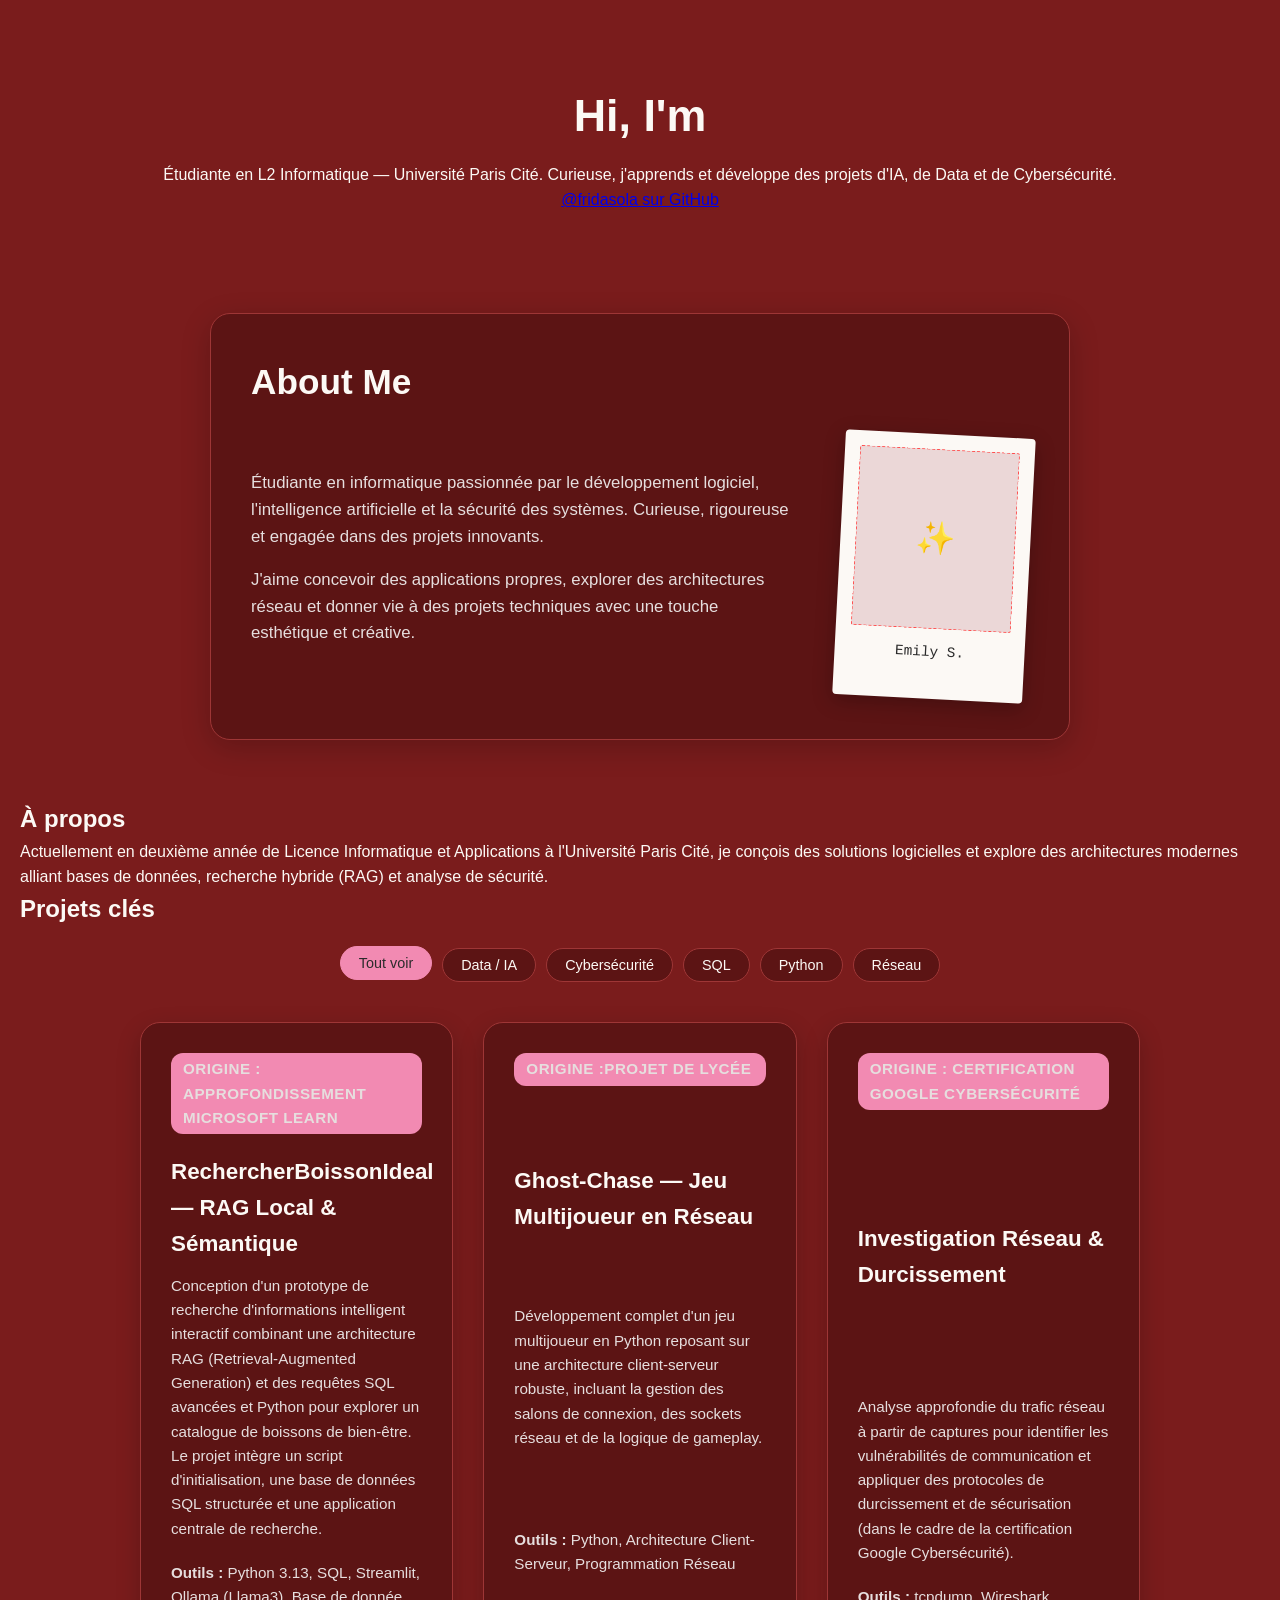
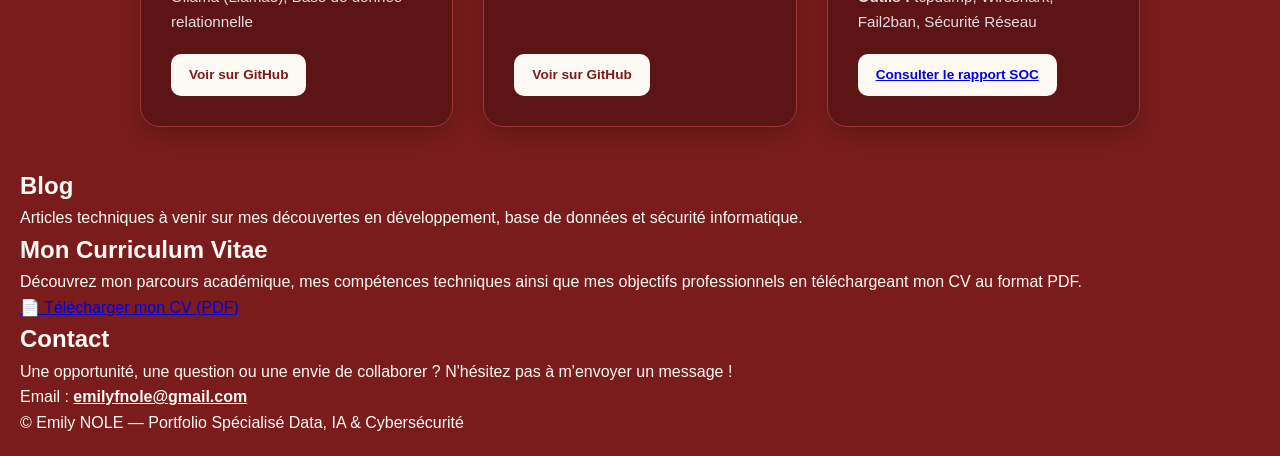
==== commit fb9a1b25: "Update index.html" ====
--- a/index.html
+++ b/index.html
@@ -29,7 +29,7 @@
         <!-- Texte de présentation -->
         <div class="about-text">
           <p>
-            Étudiante en informatique et mathématiques, passionnée par le développement, la logique algorithmique et la cybersécurité. 
+            Étudiante en informatique passionnée par le développement logiciel, l'intelligence artificielle et la sécurité des systèmes. Curieuse, rigoureuse et engagée dans des projets innovants.
           </p>
           <p>
             J'aime concevoir des applications propres, explorer des architectures réseau et donner vie à des projets techniques avec une touche esthétique et créative.
@@ -51,7 +51,7 @@
   <main class="container">
     <section id="about" class="pixel-card">
       <h2>À propos</h2>
-      <p>Je suis Emily, étudiante en informatique passionnée par l'apprentissage et la création de projets concrets. J'aime concevoir des architectures de données modernes, manipuler des bases de données relationnelles et explorer les problématiques liées à la sécurité des systèmes et réseaux.</p>
+      <p>Actuellement en deuxième année de Licence Informatique et Applications à l'Université Paris Cité, je conçois des solutions logicielles et explore des architectures modernes alliant bases de données, recherche hybride (RAG) et analyse de sécurité.</p>
     </section>
 
     <section id="projects" class="pixel-card">
@@ -72,7 +72,7 @@
           <h3>RechercherBoissonIdeal — RAG Local & Sémantique</h3>
           <div class="project-card">
             <p>
-              Conception d'une application interactive en Python pour explorer un catalogue de boissons de bien-être. 
+              Conception d'un prototype de recherche d'informations intelligent interactif combinant une architecture RAG (Retrieval-Augmented Generation) et des requêtes SQL avancées et Python pour explorer un catalogue de boissons de bien-être. 
               Le projet intègre un script d'initialisation, une base de données SQL structurée et une application centrale de recherche.
             </p>
           </div>
@@ -91,7 +91,7 @@
               incluant la gestion des salons de connexion, des sockets réseau et de la logique de gameplay.
             </p>
           </div>
-          <p class="meta"><strong>Outils :</strong> Python, Architecture Client-Serveur, Programmation Réseau</p></p>
+          <p class="meta"><strong>Outils :</strong> Python, Architecture Client-Serveur, Programmation Réseau</p>
           <div class="project-links">
             <a class="project-btn" href="https://github.com/fridasola/Ghost-Chase" target="_blank">Voir sur GitHub</a>
           </div>
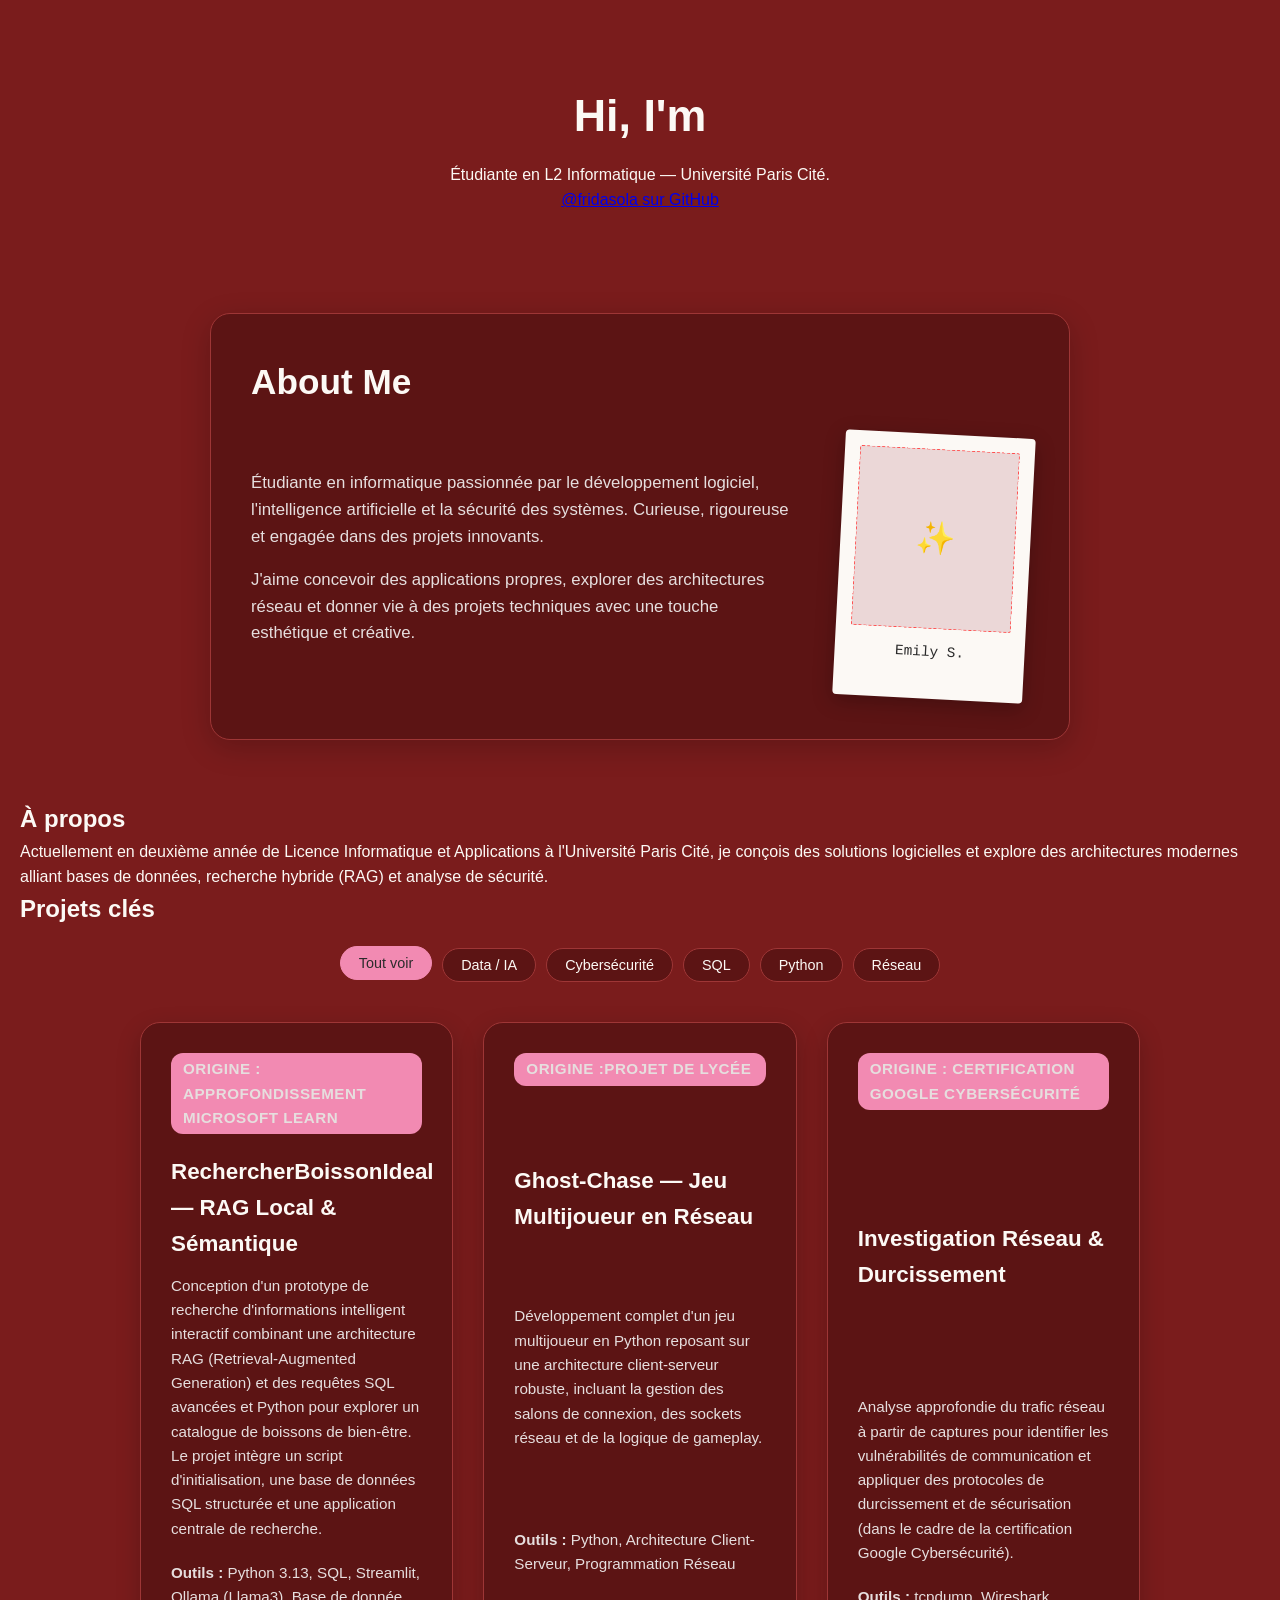
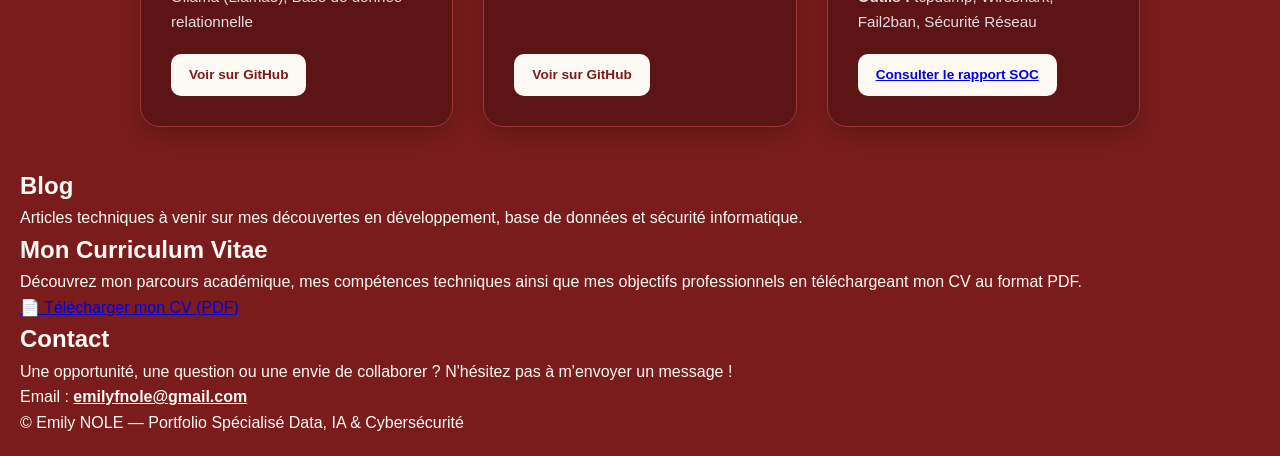
==== commit c2270f28: "Update index.html" ====
--- a/index.html
+++ b/index.html
@@ -15,7 +15,7 @@
     <div class="container">
       <div class="pixel-card">
         <h1 class="scramble-text">Hi, I'm Emily.</h1>
-        <p class="sub">Étudiante en L2 Informatique — Université Paris Cité. Curieuse, j'apprends et développe des projets d'IA, de Data et de Cybersécurité.</p>
+        <p class="sub">Étudiante en L2 Informatique — Université Paris Cité.</p>
         <p><a href="https://github.com/fridasola" target="_blank" class="github-link">@fridasola sur GitHub</a></p>
       </div>
     </div>
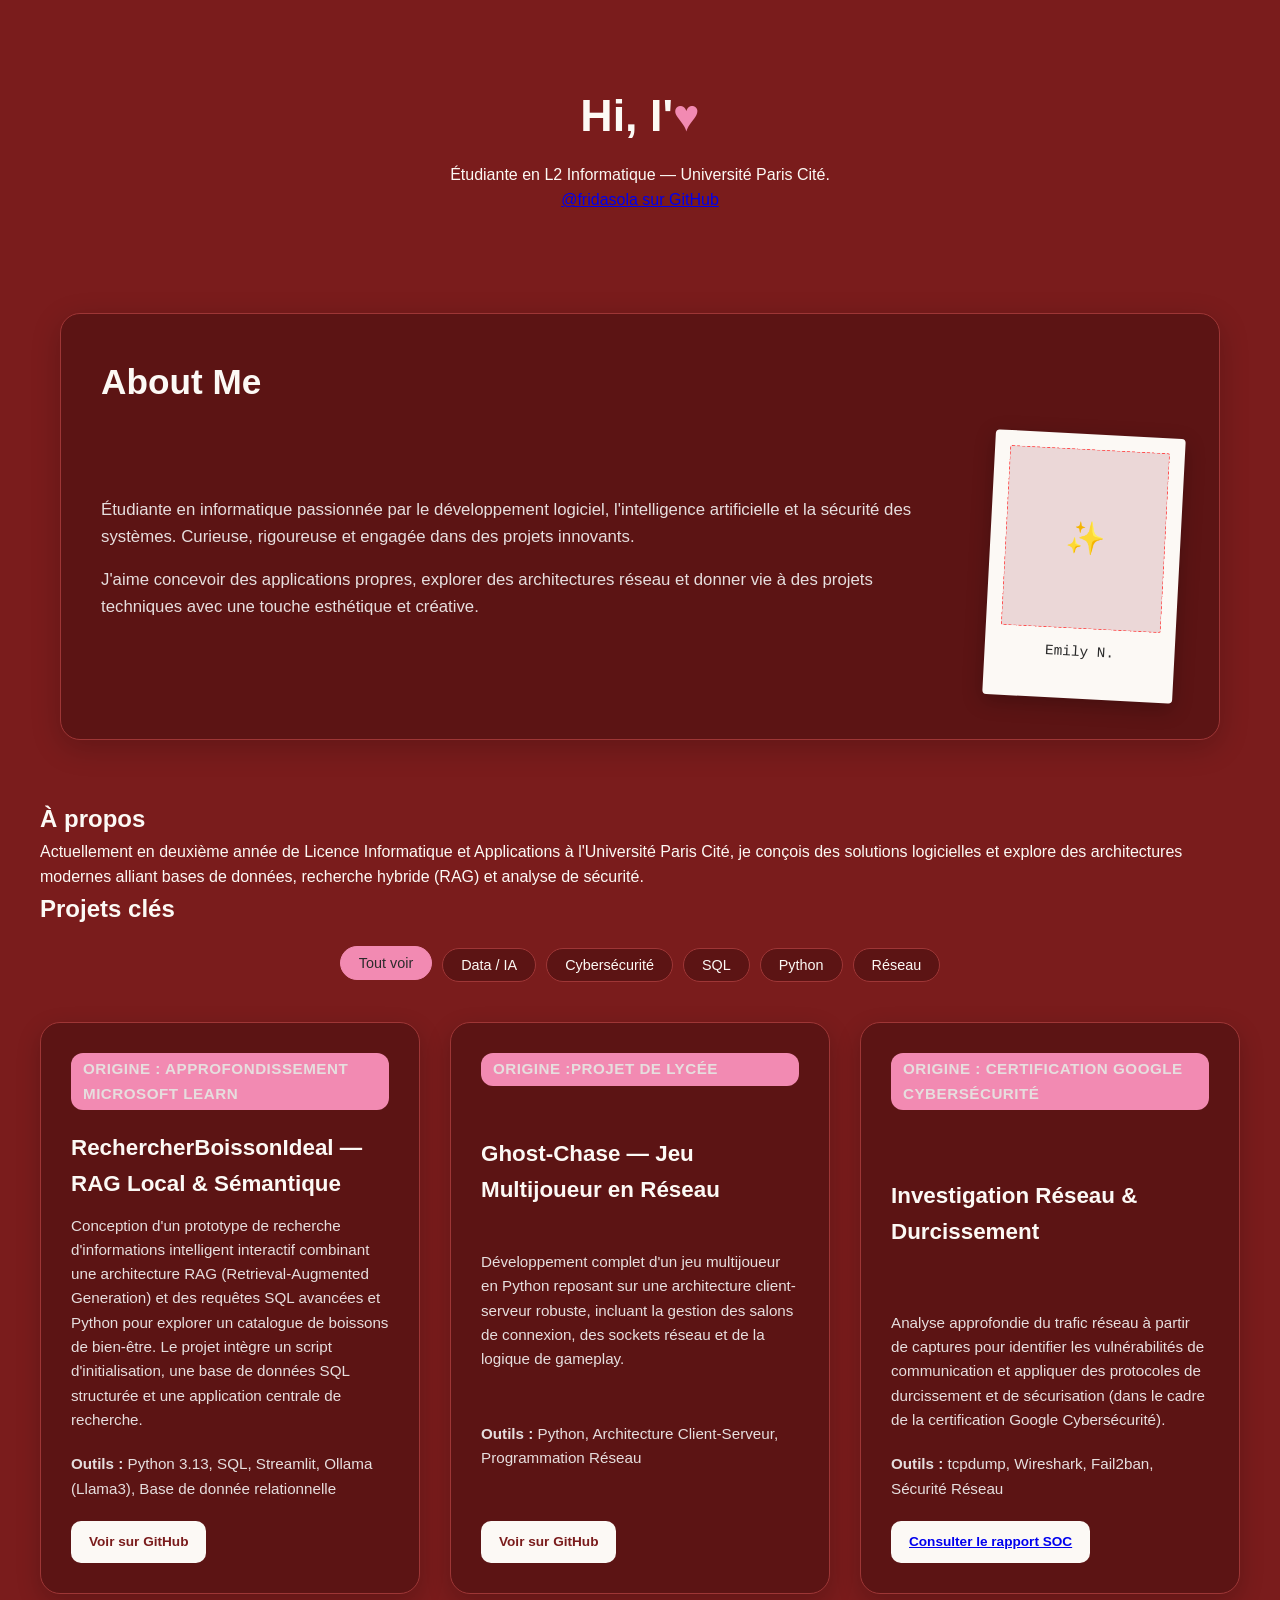
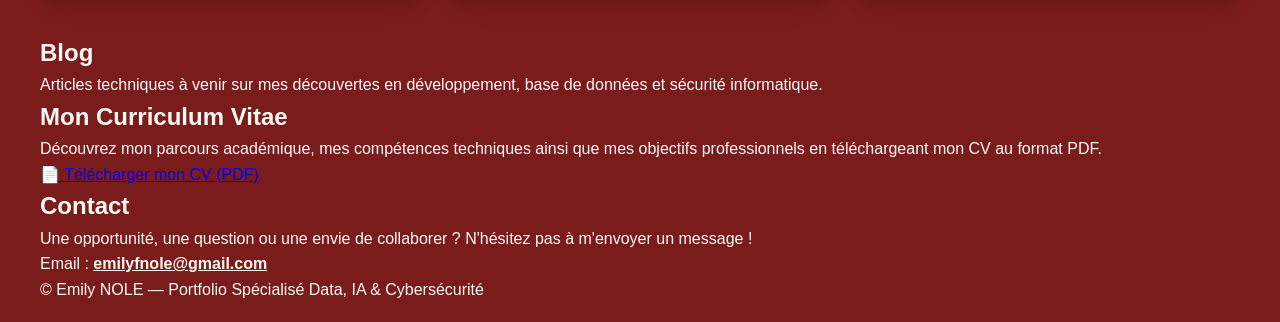
==== commit a0a4bb4c: "Update index.html" ====
--- a/index.html
+++ b/index.html
@@ -41,7 +41,7 @@
           <div class="polaroid-frame">
             <!-- Vous pourrez y glisser votre image ou un visuel sympa -->
             <div class="polaroid-placeholder">✨</div>
-            <span class="polaroid-caption">Emily S.</span>
+            <span class="polaroid-caption">Emily N.</span>
           </div>
         </div>
       </div>
--- a/styles.css
+++ b/styles.css
@@ -35,12 +35,20 @@
     margin-bottom: 10px;
 }
 
+.container {
+    width: 100%;
+    max-width: 1300px; /* Élargit la largeur globale des pages */
+    margin: 0 auto;
+    padding: 0 20px;
+}
+
 /* --- GRILLE DE PROJETS --- */
 .projects-grid {
     display: grid;
-    grid-template-columns: repeat(auto-fit, minmax(280px, 1fr));
+    grid-template-columns: repeat(auto-fit, minmax(320px, 1fr));
     gap: 30px;
-    max-width: 1000px;
+    width:100%;
+    max-width: 1400px;
     margin: 40px auto;
 }
 
@@ -163,7 +171,8 @@
 /* --- SECTION ABOUT ME --- */
 .about-section {
     padding: 60px 20px;
-    max-width: 900px;
+    width: 100%;
+    max-width: 1200px;
     margin: 0 auto;
 }
 
@@ -173,6 +182,7 @@
     border-radius: 20px;
     padding: 40px;
     box-shadow: 0 8px 30px rgba(0, 0, 0, 0.2);
+    width: 100%;
 }
 
 .about-title {
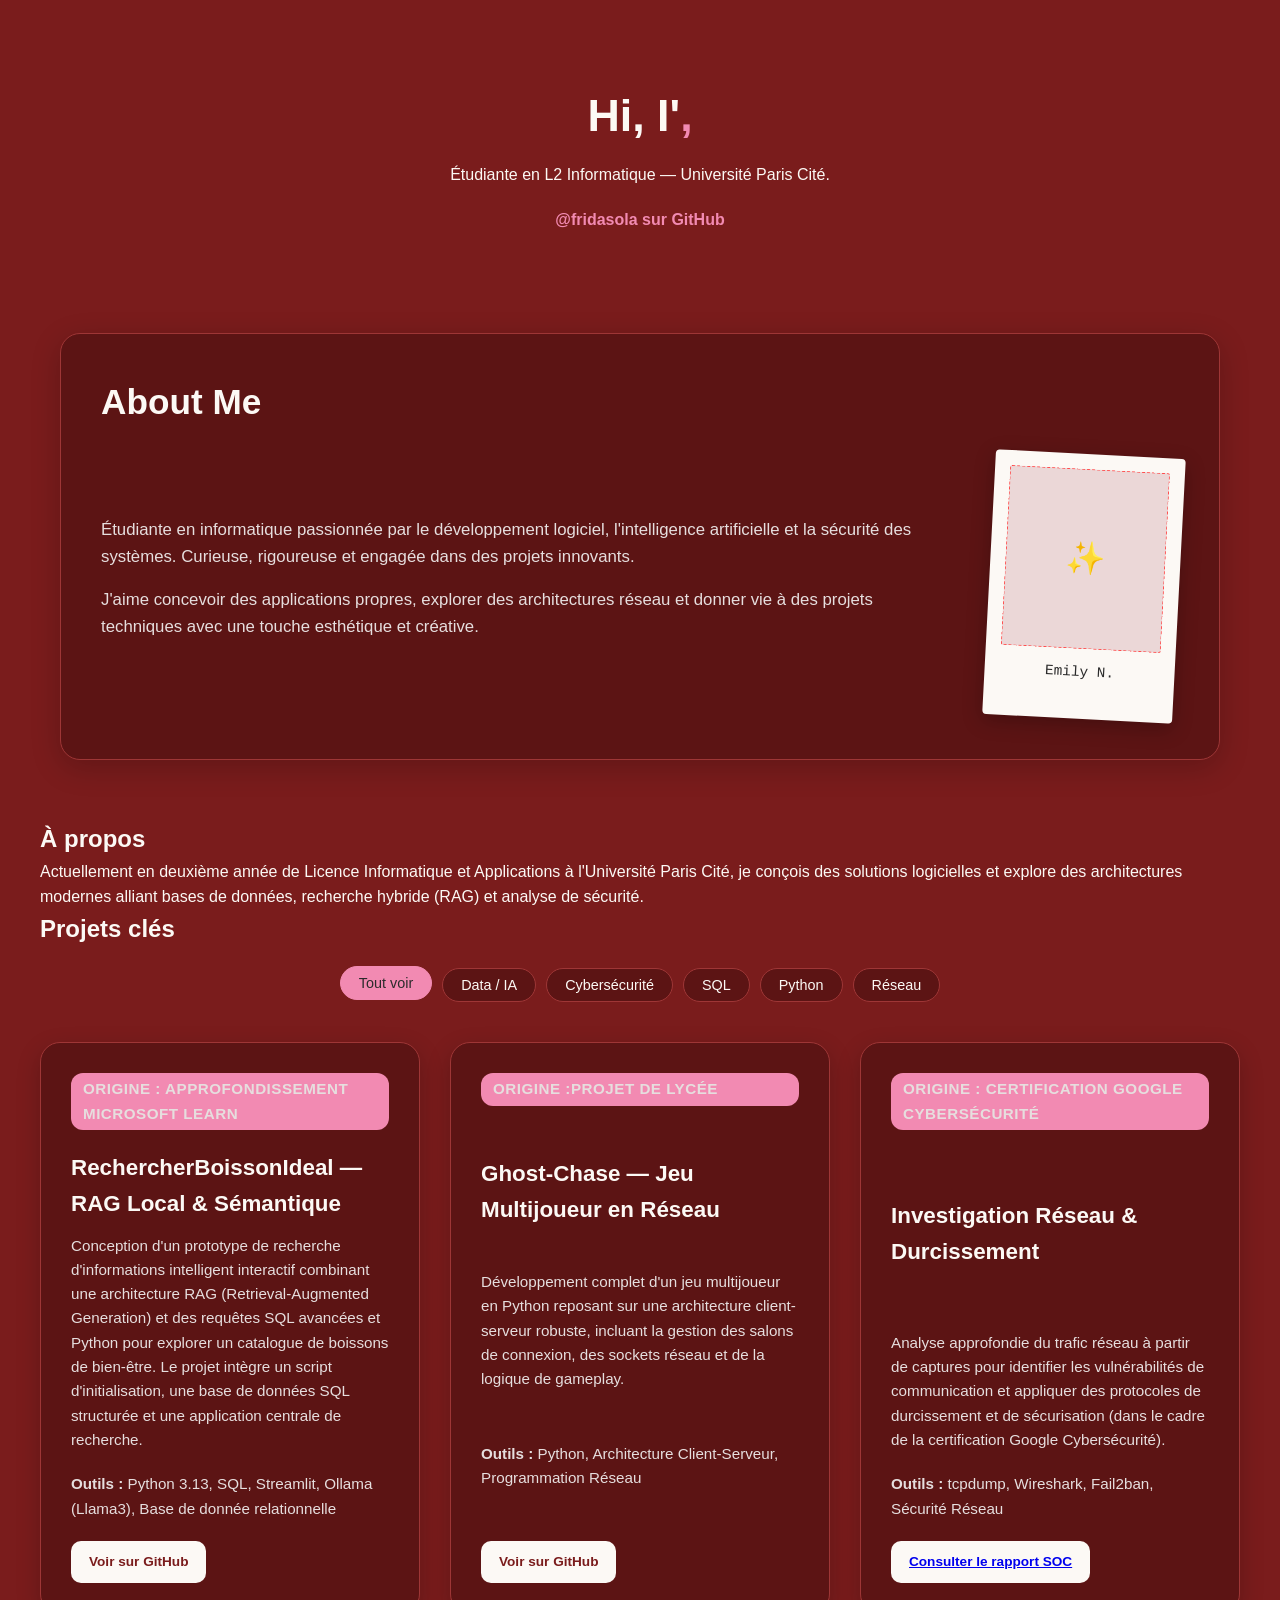
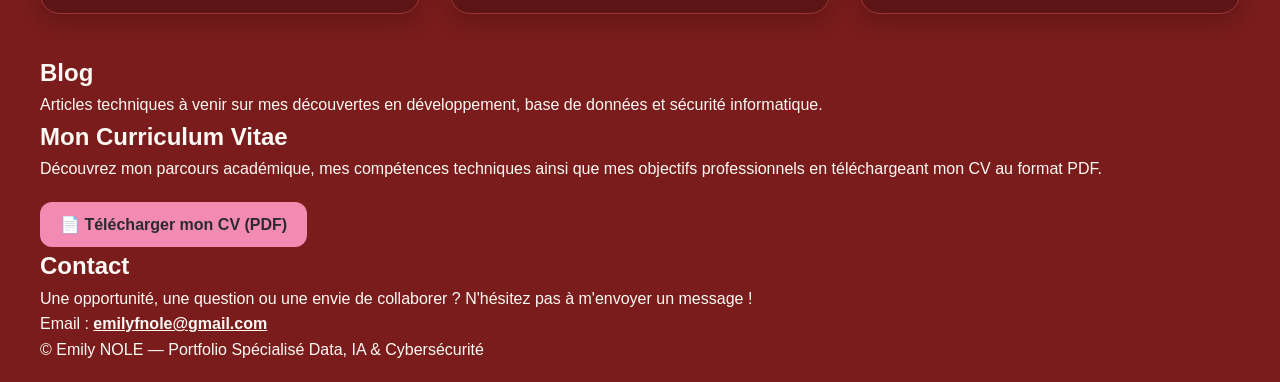
==== commit 927d7ac8: "modified:   index.html and yummyrecipes.html and styles.css" ====
--- a/index.html
+++ b/index.html
@@ -210,7 +210,6 @@
     // Les phrases d'introduction
     const phrases = [
       "Hi, I'm Emily",
-      "Étudiante en Informatique.",
       "Bienvenue dans mon univers"
     ];
 
--- a/styles.css
+++ b/styles.css
@@ -243,4 +243,25 @@
     font-family: monospace;
     font-size: 0.9rem;
     color: #2b2b2b;
+}
+
+.github-link {
+    display: inline-block;
+    margin-top: 20px;
+    text-decoration: none;
+    color: var(--accent-pink);
+    font-weight: 600;
+    transition: color 0.2s ease;
+}
+
+.cv-btn {
+    display: inline-block;
+    margin-top: 20px;
+    background-color: var(--accent-pink);
+    color: #2b2b2b;
+    padding: 10px 20px;
+    border-radius: 12px;
+    text-decoration: none;
+    font-weight: 600;
+    transition: background-color 0.2s ease, transform 0.2s ease;
 }
